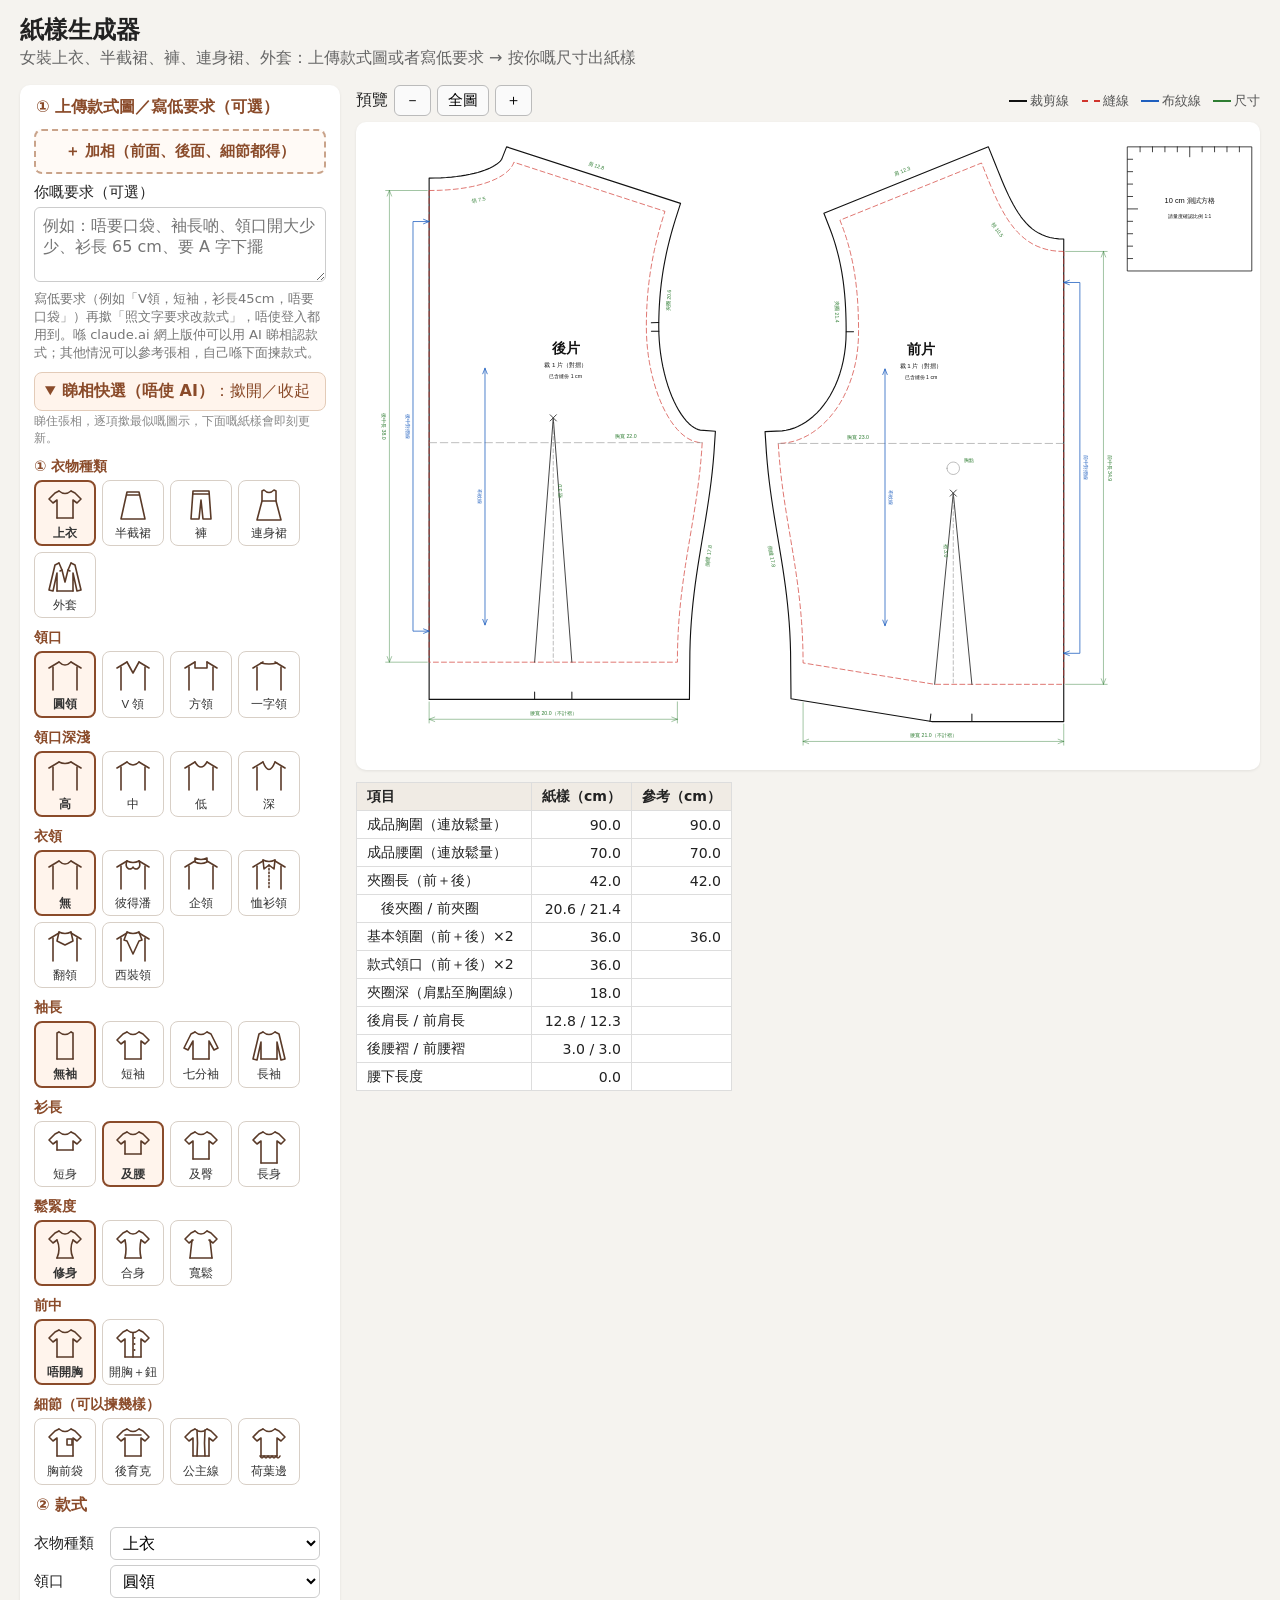
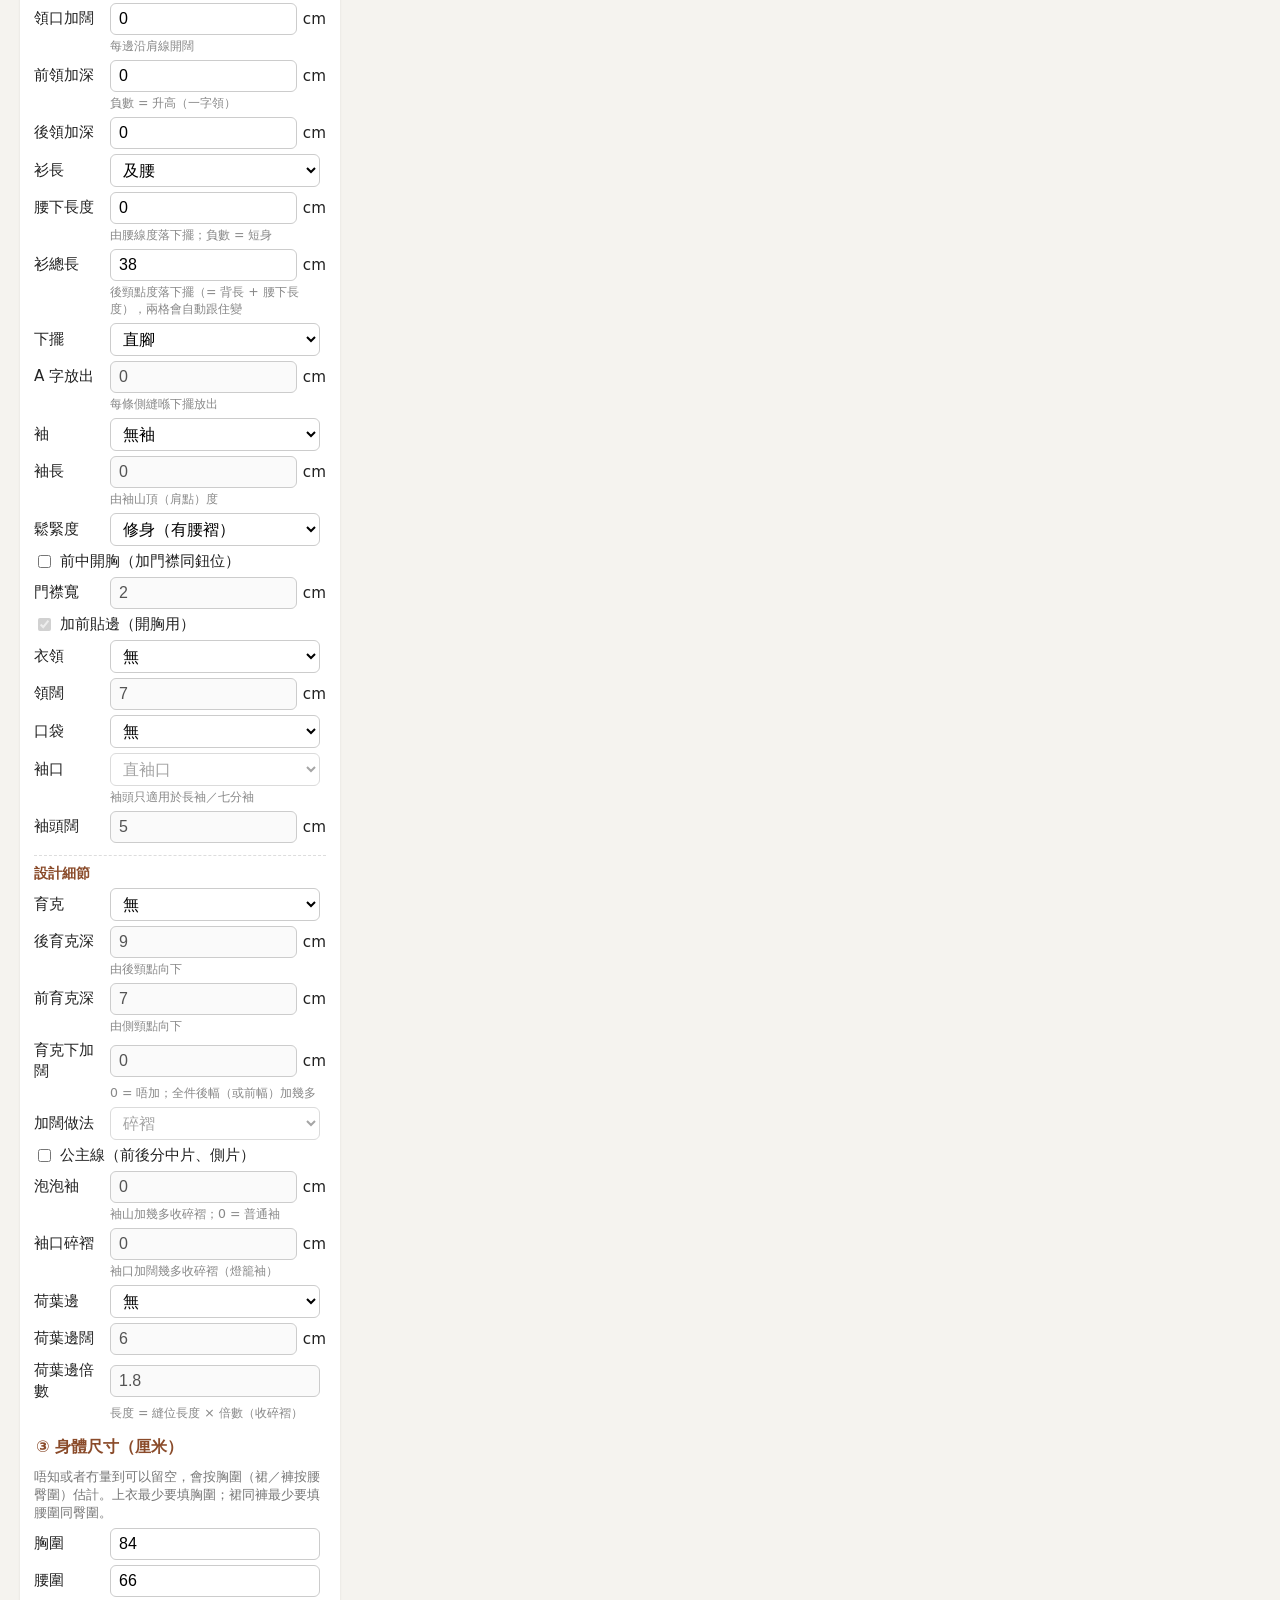
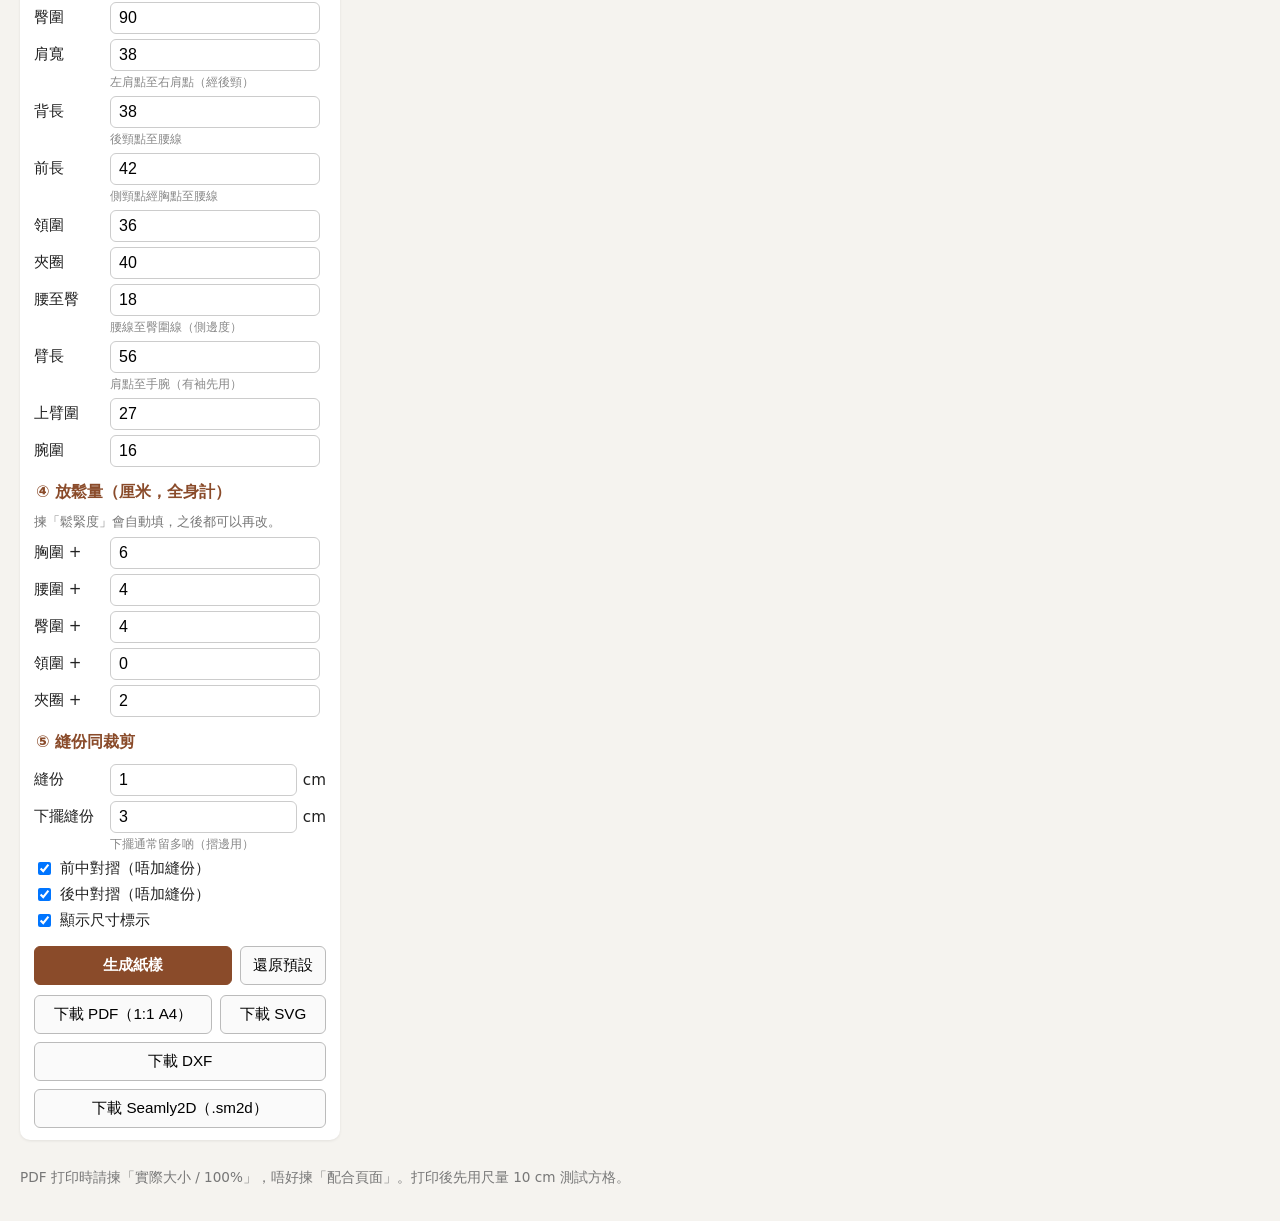
==== index.html @ d0c6255c "Allow blank body measurements and estimate them from bust or waist/hip Co-Authored-By: Claude Opus 5" ====
<!DOCTYPE html>
<html lang="zh-Hant">
<head>
  <meta charset="UTF-8">
  <meta name="viewport" content="width=device-width, initial-scale=1">
  <title>紙樣生成器 — 女裝衫、裙、褲、連身裙、外套</title>
  <link rel="stylesheet" href="css/style.css">
  <link rel="manifest" href="manifest.webmanifest">
  <link rel="apple-touch-icon" href="icons/apple-touch-icon.png">
  <meta name="theme-color" content="#8a4b2a">
  <meta name="apple-mobile-web-app-capable" content="yes">
  <meta name="mobile-web-app-capable" content="yes">
  <meta name="apple-mobile-web-app-title" content="紙樣">
</head>
<body>
  <header>
    <h1>紙樣生成器</h1>
    <p class="sub">女裝上衣、半截裙、褲、連身裙、外套：上傳款式圖或者寫低要求 → 按你嘅尺寸出紙樣</p>
  </header>

  <main>
    <form id="form" class="panel" autocomplete="off">
      <fieldset class="upload">
        <legend>① 上傳款式圖／寫低要求（可選）</legend>
        <label class="file-btn">
          <input type="file" id="styleImage" accept="image/*" multiple>
          <span id="fileBtnText">＋ 加相（前面、後面、細節都得）</span>
        </label>
        <div id="thumbs"></div>
        <label class="req">你嘅要求（可選）
          <textarea id="request" rows="3" maxlength="600" placeholder="例如：唔要口袋、袖長啲、領口開大少少、衫長 65 cm、要 A 字下擺"></textarea>
        </label>
        <button type="button" id="applyReq" hidden>照文字要求改款式（唔使登入）</button>
        <button type="button" id="analyze" hidden>AI 分析款式</button>
        <p id="aiHint" class="hint">寫低要求（例如「V領，短袖，衫長45cm，唔要口袋」）再撳「照文字要求改款式」，唔使登入都用到。喺 claude.ai 網上版仲可以用 AI 睇相認款式；其他情況可以參考張相，自己喺下面揀款式。</p>
        <div id="aiResult"></div>
        <div id="quickPick" class="quick"></div>
      </fieldset>

      <fieldset>
        <legend>② 款式</legend>
        <label>衣物種類
          <select name="garment">
            <option value="top">上衣</option>
            <option value="skirt">半截裙</option>
            <option value="trousers">褲</option>
            <option value="dress">連身裙</option>
            <option value="jacket">外套（西裝）</option>
          </select></label>
        <label class="only-dress">連身裙款
          <select name="dressType">
            <option value="waist">有腰線（上身＋裙）</option>
            <option value="shift">無腰線（一件過）</option>
          </select></label>
        <label class="only-trousers">褲型
          <select name="trouserShape">
            <option value="straight">直腳褲</option>
            <option value="slim">窄腳褲</option>
            <option value="wide">闊腳褲</option>
          </select></label>
        <label class="only-trousers">褲長
          <select name="trouserLenPreset">
            <option value="shorts">短褲</option>
            <option value="capri">七分褲</option>
            <option value="ankle">九分褲</option>
            <option value="full" selected>長褲</option>
            <option value="custom">自訂</option>
          </select></label>
        <label class="only-trousers">褲長（腰下） <input type="number" name="trouserLen" step="0.5" min="30" max="120" value="96"> <span>cm</span>
          <small>由腰線度落褲腳（唔計腰頭）</small></label>
        <label class="only-trousers">腰
          <select name="trouserWaist">
            <option value="zip">前拉鏈（門襟）＋腰頭</option>
            <option value="side">側拉鏈＋腰頭</option>
            <option value="elastic">鬆緊帶腰</option>
          </select></label>
        <label class="only-skirt only-dress">裙型
          <select name="skirtShape">
            <option value="straight">直身裙</option>
            <option value="pencil">窄身（鉛筆）裙</option>
            <option value="aline">A 字裙</option>
            <option value="gathered">碎褶裙</option>
            <option value="pleated">百褶裙（順褶）</option>
            <option value="halfcircle">半圓裙</option>
            <option value="circle">全圓裙（太陽裙）</option>
          </select></label>
        <label class="only-skirt only-dress">碎褶倍數 <input type="number" name="skirtRatio" step="0.1" min="1.2" max="3" value="1.6">
          <small>碎褶裙：布闊 = 臀圍 × 倍數</small></label>
        <label class="only-skirt only-dress">裙長
          <select name="skirtLenPreset">
            <option value="mini">短裙（大髀中）</option>
            <option value="knee" selected>及膝</option>
            <option value="midi">中長（小腿）</option>
            <option value="long">長裙（腳踭）</option>
            <option value="custom">自訂</option>
          </select></label>
        <label class="only-skirt only-dress">裙長（腰下） <input type="number" name="skirtLen" step="0.5" min="25" max="120" value="58"> <span>cm</span>
          <small>由腰線度落下擺（唔計腰頭）</small></label>
        <label class="only-skirt only-dress">A 字放出 <input type="number" name="skirtFlare" step="0.5" min="1" max="40" value="6"> <span>cm</span>
          <small>每條側縫喺下擺放出</small></label>
        <label class="only-skirt only-dress">開衩
          <select name="slit">
            <option value="none">無</option>
            <option value="back">後中</option>
            <option value="front">前中</option>
            <option value="side">側邊</option>
          </select></label>
        <label class="only-skirt only-dress">開衩長 <input type="number" name="slitLen" step="0.5" min="5" max="60" value="18"> <span>cm</span></label>
        <label class="only-skirt only-dress">腰／開口
          <select name="zip">
            <option value="back">後中拉鏈＋腰頭</option>
            <option value="side">側拉鏈＋腰頭</option>
            <option value="halfElastic">前平後橡筋（冇拉鏈）</option>
            <option value="elastic">全橡筋（冇拉鏈）</option>
          </select>
          <small>連身裙只用拉鏈</small></label>
        <label class="only-skirt only-trousers">腰頭闊 <input type="number" name="bandW" step="0.5" min="2" max="8" value="3"> <span>cm</span></label>
        <label class="only-top only-dress">領口
          <select name="neckline">
            <option value="round">圓領</option>
            <option value="v">V 領</option>
            <option value="square">方領</option>
            <option value="boat">一字領</option>
          </select></label>
        <label class="only-top only-dress">領口加闊 <input type="number" name="neckWiden" step="0.5" min="0" max="10" value="0"> <span>cm</span>
          <small>每邊沿肩線開闊</small></label>
        <label class="only-top only-dress">前領加深 <input type="number" name="neckDropF" step="0.5" min="-5" max="25" value="0"> <span>cm</span>
          <small>負數 = 升高（一字領）</small></label>
        <label class="only-top only-dress">後領加深 <input type="number" name="neckDropB" step="0.5" min="0" max="20" value="0"> <span>cm</span></label>
        <label class="only-top">衫長
          <select name="lengthPreset">
            <option value="cropped">短身（腰上）</option>
            <option value="waist" selected>及腰</option>
            <option value="hip">及臀</option>
            <option value="tunic">長身（大髀）</option>
            <option value="dress">連身裙（膝）</option>
            <option value="custom">自訂</option>
          </select></label>
        <label class="only-top">腰下長度 <input type="number" name="hemLen" step="0.5" min="-15" max="90" value="0"> <span>cm</span>
          <small>由腰線度落下擺；負數 = 短身</small></label>
        <label class="only-top">衫總長 <input type="number" name="totalLen" step="0.5" min="15" max="140" value="38"> <span>cm</span>
          <small>後頸點度落下擺（= 背長 + 腰下長度），兩格會自動跟住變</small></label>
        <label class="only-top">下擺
          <select name="hemShape">
            <option value="straight">直腳</option>
            <option value="aline">A 字</option>
          </select></label>
        <label class="only-top">A 字放出 <input type="number" name="flare" step="0.5" min="0" max="30" value="0"> <span>cm</span>
          <small>每條側縫喺下擺放出</small></label>
        <label class="only-top only-dress">袖
          <select name="sleeve">
            <option value="none">無袖</option>
            <option value="short">短袖</option>
            <option value="elbow">七分袖</option>
            <option value="long">長袖</option>
          </select></label>
        <label class="only-top only-dress">袖長 <input type="number" name="sleeveLen" step="0.5" min="0" max="80" value="0"> <span>cm</span>
          <small>由袖山頂（肩點）度</small></label>
        <label class="only-top only-dress">鬆緊度
          <select name="fit">
            <option value="fitted">修身（有腰褶）</option>
            <option value="regular">合身</option>
            <option value="loose">寬鬆（無褶）</option>
            <option value="jacket">外套（加大放鬆量）</option>
          </select></label>
        <label class="chk only-top only-dress"><input type="checkbox" name="opening"> 前中開胸（加門襟同鈕位）</label>
        <label class="only-top only-dress">門襟寬 <input type="number" name="ext" step="0.5" min="0.5" max="6" value="2"> <span>cm</span></label>
        <label class="chk only-top only-dress"><input type="checkbox" name="facing" checked> 加前貼邊（開胸用）</label>
        <label class="only-top only-dress">衣領
          <select name="collar">
            <option value="none">無</option>
            <option value="peterpan">彼得潘圓領</option>
            <option value="mandarin">企領（中式立領）</option>
            <option value="shirt">恤衫領（有領座）</option>
            <option value="convertible">翻領（一片）</option>
            <option value="notched">西裝領（平駁頭）</option>
          </select></label>
        <label class="only-top only-dress">領闊 <input type="number" name="collarW" step="0.5" min="3" max="15" value="7"> <span>cm</span></label>
        <label class="only-top only-dress">口袋
          <select name="pocket">
            <option value="none">無</option>
            <option value="left">左胸貼袋</option>
            <option value="right">右胸貼袋</option>
            <option value="both">兩邊胸貼袋</option>
          </select></label>
        <label class="only-top only-dress">袖口
          <select name="cuff">
            <option value="none">直袖口</option>
            <option value="band">袖頭（收褶＋袖衩）</option>
          </select>
          <small>袖頭只適用於長袖／七分袖</small></label>
        <label class="only-top only-dress">袖頭闊 <input type="number" name="cuffH" step="0.5" min="2" max="12" value="5"> <span>cm</span></label>
        <p class="sub2 only-top only-dress">設計細節</p>
        <label class="only-top only-dress">育克
          <select name="yoke">
            <option value="none">無</option>
            <option value="back">後育克</option>
            <option value="front">前育克</option>
            <option value="both">前後育克</option>
          </select></label>
        <label class="only-top only-dress">後育克深 <input type="number" name="yokeDepthB" step="0.5" min="3" max="25" value="9"> <span>cm</span>
          <small>由後頸點向下</small></label>
        <label class="only-top only-dress">前育克深 <input type="number" name="yokeDepthF" step="0.5" min="3" max="20" value="7"> <span>cm</span>
          <small>由側頸點向下</small></label>
        <label class="only-top only-dress">育克下加闊 <input type="number" name="yokeFull" step="0.5" min="0" max="40" value="0"> <span>cm</span>
          <small>0 = 唔加；全件後幅（或前幅）加幾多</small></label>
        <label class="only-top only-dress">加闊做法
          <select name="yokeFullType">
            <option value="gather">碎褶</option>
            <option value="pleat">中間褶（工字褶）</option>
          </select></label>
        <label class="chk only-top only-dress"><input type="checkbox" name="princess"> 公主線（前後分中片、側片）</label>
        <label class="only-top only-dress">泡泡袖 <input type="number" name="sleevePuff" step="0.5" min="0" max="20" value="0"> <span>cm</span>
          <small>袖山加幾多收碎褶；0 = 普通袖</small></label>
        <label class="only-top only-dress">袖口碎褶 <input type="number" name="sleeveGather" step="0.5" min="0" max="40" value="0"> <span>cm</span>
          <small>袖口加闊幾多收碎褶（燈籠袖）</small></label>
        <label class="only-top only-dress">荷葉邊
          <select name="ruffle">
            <option value="none">無</option>
            <option value="hem">下擺</option>
            <option value="sleeve">袖口</option>
            <option value="neck">領口</option>
          </select></label>
        <label class="only-top only-dress">荷葉邊闊 <input type="number" name="ruffleW" step="0.5" min="2" max="30" value="6"> <span>cm</span></label>
        <label class="only-top only-dress">荷葉邊倍數 <input type="number" name="ruffleRatio" step="0.1" min="1" max="3" value="1.8">
          <small>長度 = 縫位長度 × 倍數（收碎褶）</small></label>
      </fieldset>

      <fieldset>
        <legend>③ 身體尺寸（厘米）</legend>
        <p class="hint">唔知或者冇量到可以留空，會按胸圍（裙／褲按腰臀圍）估計。上衣最少要填胸圍；裙同褲最少要填腰圍同臀圍。</p>
        <label class="only-top only-dress">胸圍 <input type="number" name="bust" step="0.1" min="60" max="160" value="84"></label>
        <label>腰圍 <input type="number" name="waist" step="0.1" min="45" max="150" value="66"></label>
        <label>臀圍 <input type="number" name="hip" step="0.1" min="60" max="170" value="90"></label>
        <label class="only-top only-dress">肩寬 <input type="number" name="shoulder" step="0.1" min="28" max="55" value="38">
          <small>左肩點至右肩點（經後頸）</small></label>
        <label class="only-top only-dress">背長 <input type="number" name="backLen" step="0.1" min="30" max="50" value="38">
          <small>後頸點至腰線</small></label>
        <label class="only-top only-dress">前長 <input type="number" name="frontLen" step="0.1" min="30" max="60" value="42">
          <small>側頸點經胸點至腰線</small></label>
        <label class="only-top only-dress">領圍 <input type="number" name="neck" step="0.1" min="28" max="50" value="36"></label>
        <label class="only-top only-dress">夾圈 <input type="number" name="armhole" step="0.1" min="30" max="60" value="40"></label>
        <label class="only-trousers">股上 <input type="number" name="crotchDepth" step="0.1" min="18" max="40" value="26">
          <small>腰線至櫈面（坐低度側邊）</small></label>
        <label class="only-trousers">褲長尺寸 <input type="number" name="outseam" step="0.1" min="60" max="130" value="96">
          <small>腰線至腳踭（側邊）</small></label>
        <label>腰至臀 <input type="number" name="waistToHip" step="0.1" min="10" max="30" value="18">
          <small>腰線至臀圍線（側邊度）</small></label>
        <label class="only-top only-dress">臂長 <input type="number" name="armLen" step="0.1" min="40" max="75" value="56">
          <small>肩點至手腕（有袖先用）</small></label>
        <label class="only-top only-dress">上臂圍 <input type="number" name="upperArm" step="0.1" min="18" max="50" value="27"></label>
        <label class="only-top only-dress">腕圍 <input type="number" name="wrist" step="0.1" min="12" max="25" value="16"></label>
      </fieldset>

      <fieldset>
        <legend>④ 放鬆量（厘米，全身計）</legend>
        <p class="hint">揀「鬆緊度」會自動填，之後都可以再改。</p>
        <label class="only-top only-dress">胸圍 + <input type="number" name="easeBust" step="0.5" min="0" max="40" value="6"></label>
        <label>腰圍 + <input type="number" name="easeWaist" step="0.5" min="0" max="40" value="4"></label>
        <label>臀圍 + <input type="number" name="easeHip" step="0.5" min="0" max="40" value="4"></label>
        <label class="only-top only-dress">領圍 + <input type="number" name="easeNeck" step="0.5" min="0" max="10" value="0"></label>
        <label class="only-top only-dress">夾圈 + <input type="number" name="easeArmhole" step="0.5" min="0" max="10" value="2"></label>
      </fieldset>

      <fieldset>
        <legend>⑤ 縫份同裁剪</legend>
        <label>縫份 <input type="number" name="sa" step="0.1" min="0" max="5" value="1"> <span>cm</span></label>
        <label>下擺縫份 <input type="number" name="hemSa" step="0.5" min="0" max="8" value="3"> <span>cm</span>
          <small>下擺通常留多啲（摺邊用）</small></label>
        <label class="chk only-top only-dress"><input type="checkbox" name="cfFold" checked> 前中對摺（唔加縫份）</label>
        <label class="chk only-top only-dress"><input type="checkbox" name="cbFold" checked> 後中對摺（唔加縫份）</label>
        <label class="chk"><input type="checkbox" name="dims" checked> 顯示尺寸標示</label>
      </fieldset>

      <div class="buttons">
        <button type="submit" class="primary">生成紙樣</button>
        <button type="button" id="reset">還原預設</button>
      </div>
      <div class="buttons downloads">
        <button type="button" id="dlPdf" disabled>下載 PDF（1:1 A4）</button>
        <button type="button" id="dlSvg" disabled>下載 SVG</button>
        <button type="button" id="dlDxf" disabled>下載 DXF</button>
        <button type="button" id="dlSeamly" disabled>下載 Seamly2D（.sm2d）</button>
      </div>
      <div id="warnings"></div>
    </form>

    <section class="preview-wrap">
      <div class="toolbar">
        <span>預覽</span>
        <button type="button" id="zoomOut" title="縮細">－</button>
        <button type="button" id="zoomFit">全圖</button>
        <button type="button" id="zoomIn" title="放大">＋</button>
        <span class="legend">
          <i class="l-cut"></i>裁剪線 <i class="l-seam"></i>縫線 <i class="l-grain"></i>布紋線 <i class="l-dim"></i>尺寸
        </span>
      </div>
      <div id="preview" class="preview"><p class="empty">輸入尺寸之後按「生成紙樣」。</p></div>
      <div id="info"></div>
    </section>
  </main>

  <footer>
    <p>PDF 打印時請揀「實際大小 / 100%」，唔好揀「配合頁面」。打印後先用尺量 10 cm 測試方格。</p>
  </footer>

  <script src="js/geom.js"></script>
  <script src="js/draft.js"></script>
  <script src="js/draft-skirt.js"></script>
  <script src="js/draft-trousers.js"></script>
  <script src="js/modify.js"></script>
  <script src="js/layout.js"></script>
  <script src="js/export-svg.js"></script>
  <script src="js/export-dxf.js"></script>
  <script src="js/export-pdf.js"></script>
  <script src="js/export-seamly.js"></script>
  <script src="js/parse-request.js"></script>
  <script src="js/app.js"></script>
  <script src="js/quickpick.js"></script>
  <script>
    // 網頁 App：有 https 網址（例如 GitHub Pages）先啟用離線功能
    if ('serviceWorker' in navigator && (location.protocol === 'https:' || location.hostname === 'localhost') && !window.claude) {
      try { navigator.serviceWorker.register('sw.js').catch(function () {}); } catch (e) { /* 唔支援 */ }
    }
  </script>
</body>
</html>
---- css/style.css ----
* { box-sizing: border-box; }
body {
  margin: 0;
  font-family: "Noto Sans TC", "PingFang TC", "Microsoft JhengHei", system-ui, sans-serif;
  color: #222;
  background: #f5f3ef;
}
header { padding: 14px 20px 6px; }
header h1 { margin: 0; font-size: 1.5rem; }
header .sub { margin: 2px 0 0; color: #666; }
main {
  display: grid;
  grid-template-columns: 320px 1fr;
  gap: 16px;
  padding: 10px 20px;
  align-items: start;
}
.panel {
  background: #fff;
  border-radius: 10px;
  padding: 12px 14px;
  box-shadow: 0 1px 3px rgba(0,0,0,.08);
}
fieldset { border: none; margin: 0 0 10px; padding: 0; }
legend { font-weight: bold; margin-bottom: 6px; color: #8a4b2a; }
label {
  display: grid;
  grid-template-columns: 70px 1fr auto;
  align-items: center;
  gap: 6px;
  margin: 5px 0;
  font-size: .95rem;
}
label small { grid-column: 2 / 4; color: #888; font-size: .78rem; margin-top: -3px; }
label.chk { display: flex; gap: 6px; }
input[type=number] {
  width: 100%;
  padding: 6px 8px;
  font-size: 1rem;
  border: 1px solid #ccc;
  border-radius: 6px;
}
input:invalid { border-color: #d0342c; }
.buttons { display: flex; flex-wrap: wrap; gap: 8px; margin-top: 10px; }
button {
  padding: 8px 12px;
  font-size: .95rem;
  border: 1px solid #bbb;
  background: #fafafa;
  border-radius: 6px;
  cursor: pointer;
}
button:disabled { opacity: .45; cursor: default; }
button.primary { background: #8a4b2a; color: #fff; border-color: #8a4b2a; font-weight: bold; flex: 1; }
.downloads button { flex: 1 1 auto; }
#warnings .warn {
  margin-top: 10px; padding: 8px 10px; background: #fff4e5; border-left: 4px solid #f0a020;
  font-size: .88rem; border-radius: 4px;
}
.preview-wrap { min-width: 0; }
.toolbar { display: flex; align-items: center; gap: 6px; margin-bottom: 6px; flex-wrap: wrap; }
.toolbar button { padding: 4px 10px; }
.legend { margin-left: auto; font-size: .82rem; color: #555; }
.legend i { display: inline-block; width: 18px; height: 0; vertical-align: middle; margin: 0 3px 0 8px; border-top: 2px solid; }
.l-cut { border-color: #111 !important; }
.l-seam { border-color: #d0342c !important; border-top-style: dashed !important; }
.l-grain { border-color: #1f5fbf !important; }
.l-dim { border-color: #2e7d32 !important; }
.preview {
  background: #fff;
  border-radius: 10px;
  box-shadow: 0 1px 3px rgba(0,0,0,.08);
  overflow: auto;
  max-height: 72vh;
  min-height: 200px;
}
.preview svg { display: block; margin: 0 auto; }
.preview .empty { padding: 40px; color: #999; text-align: center; }
#info table { border-collapse: collapse; margin-top: 12px; background: #fff; font-size: .88rem; }
#info th, #info td { border: 1px solid #ddd; padding: 4px 10px; text-align: left; }
#info th { background: #f0ebe4; }
#info td.num { text-align: right; font-variant-numeric: tabular-nums; }
footer { padding: 6px 20px 20px; color: #777; font-size: .85rem; }

@media (max-width: 800px) {
  main { grid-template-columns: 1fr; padding: 8px; }
  .preview { max-height: 60vh; }
  .legend { margin-left: 0; }
}

select { width: 100%; padding: 6px 8px; font-size: 1rem; border: 1px solid #ccc; border-radius: 6px; background: #fff; }
.hint { color: #777; font-size: .82rem; margin: 4px 0 6px; }
.file-btn { display: block; cursor: pointer; }
.file-btn input { display: none; }
.file-btn span {
  display: block; text-align: center; padding: 10px; border: 2px dashed #c9a38a; border-radius: 8px;
  color: #8a4b2a; font-weight: bold; background: #fffaf6;
}
#thumbs { display: grid; grid-template-columns: repeat(auto-fill, minmax(88px, 1fr)); gap: 8px; margin: 8px 0; }
#thumbs:empty { display: none; }
.thumb { position: relative; background: #fafafa; border: 1px solid #ddd; border-radius: 6px; padding: 4px; }
.thumb img { width: 100%; height: 96px; object-fit: contain; display: block; }
.thumb select { margin-top: 4px; padding: 3px 4px; font-size: .85rem; }
.thumb .rm {
  position: absolute; top: 2px; right: 2px; width: 24px; height: 24px; padding: 0; line-height: 22px;
  border-radius: 50%; background: rgba(0,0,0,.6); color: #fff; border: none; font-size: 14px;
}
#analyze { width: 100%; background: #2e5fa8; color: #fff; border-color: #2e5fa8; font-weight: bold; margin-top: 6px; }
#applyReq { width: 100%; background: #8a4b2a; color: #fff; border-color: #8a4b2a; font-weight: bold; }
#aiResult .ai { margin-top: 8px; padding: 8px 10px; background: #eef4ff; border-left: 4px solid #2e5fa8; border-radius: 4px; font-size: .88rem; }
#aiResult .ai.err { background: #fdecea; border-color: #d0342c; }
#aiResult .ai p { margin: 4px 0; }

label.req { display: block; margin: 8px 0; }
label.req textarea {
  display: block; width: 100%; margin-top: 4px; padding: 8px; font-size: 1rem; font-family: inherit;
  border: 1px solid #ccc; border-radius: 6px; resize: vertical;
}

[hidden] { display: none !important; }
.sub2 { margin: 12px 0 4px; font-weight: bold; color: #8a4b2a; font-size: .9rem; border-top: 1px dashed #ddd; padding-top: 8px; }

.quick { margin-top: 10px; }
.quick h4 { margin: 10px 0 4px; font-size: .9rem; color: #8a4b2a; }
.quick .qhead { display: flex; align-items: center; justify-content: space-between; }
.quick .row { display: flex; flex-wrap: wrap; gap: 6px; }
.quick button.chip {
  display: flex; flex-direction: column; align-items: center; gap: 2px; width: 62px; padding: 4px 2px 5px;
  border: 1px solid #d8cfc6; border-radius: 8px; background: #fff; font-size: .72rem; line-height: 1.15; color: #333;
}
.quick button.chip svg { width: 40px; height: 40px; }
.quick button.chip.on { border: 2px solid #8a4b2a; background: #fff4ec; padding: 3px 1px 4px; font-weight: bold; }
.quick .sub { color: #888; font-size: .78rem; margin: 2px 0 0; }
.quick summary { cursor: pointer; padding: 8px 10px; background: #fff4ec; border: 1px solid #e3cbb8; border-radius: 8px; color: #8a4b2a; }
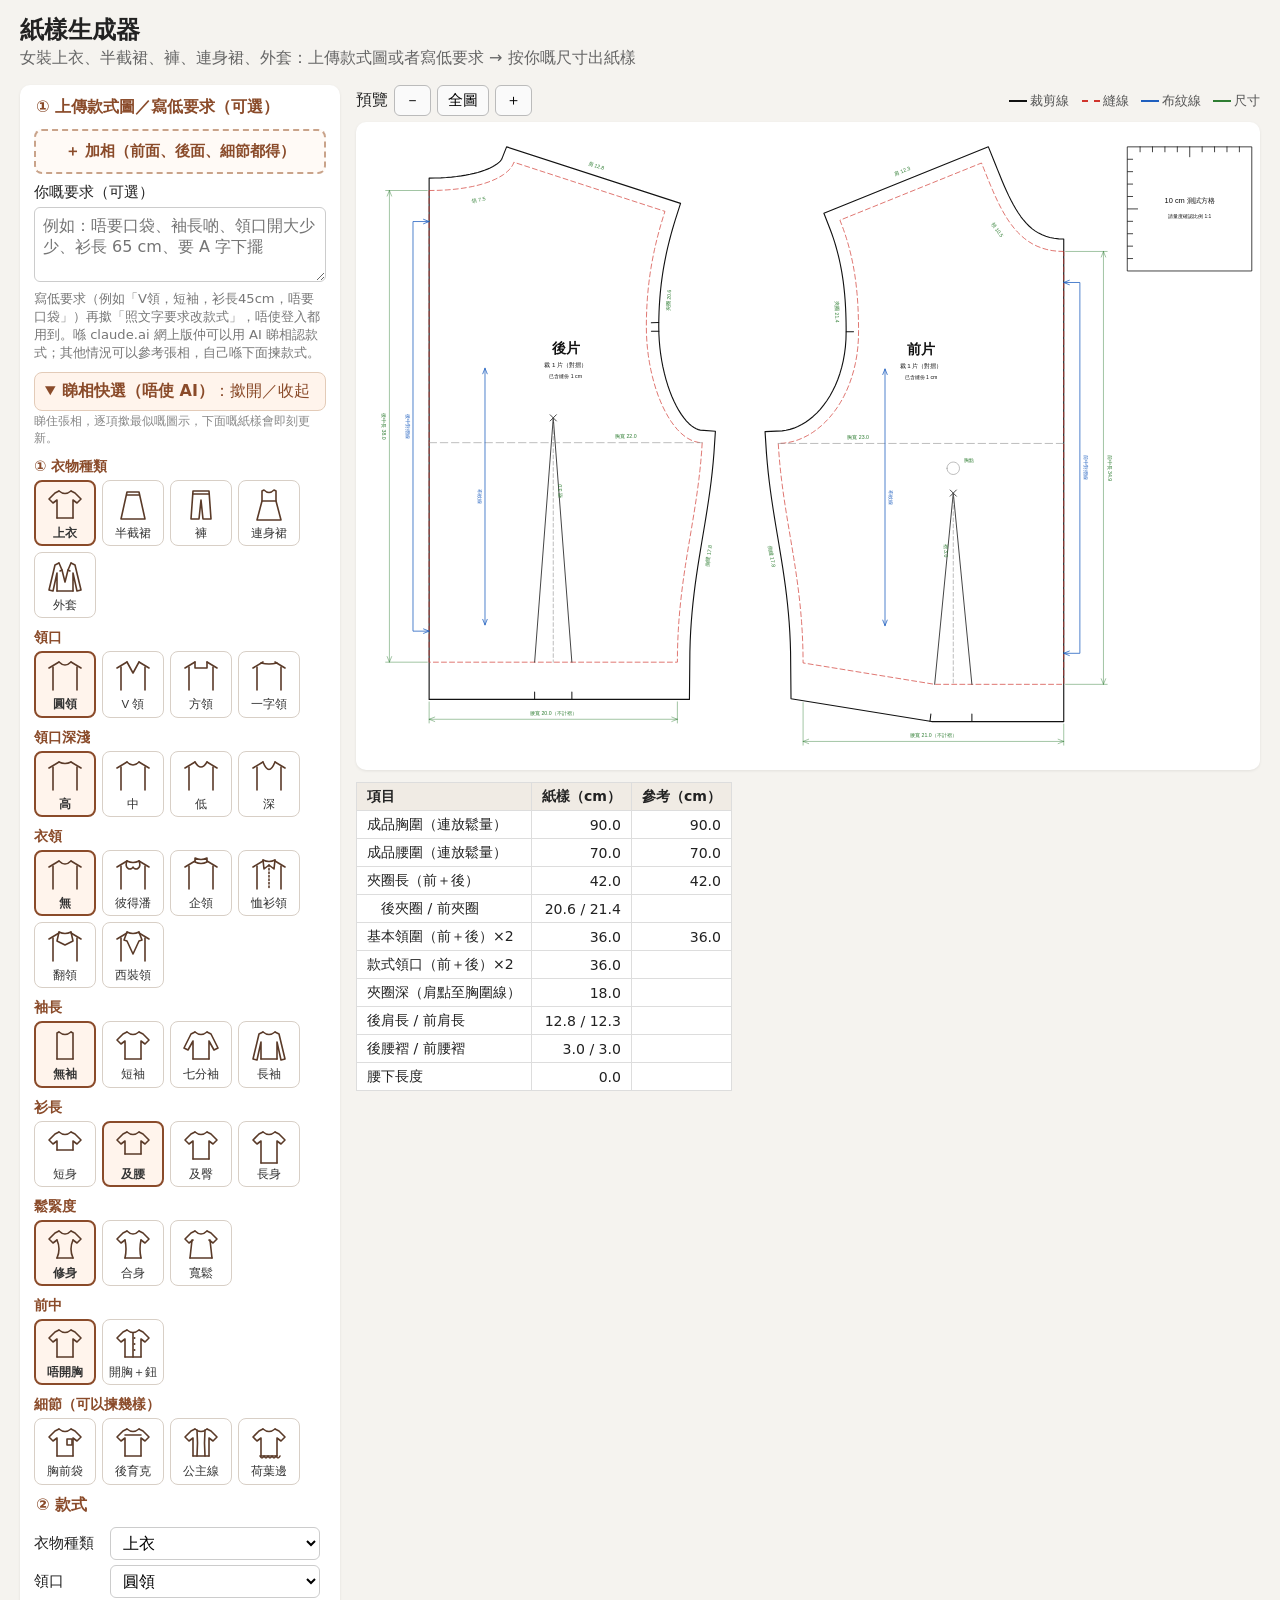
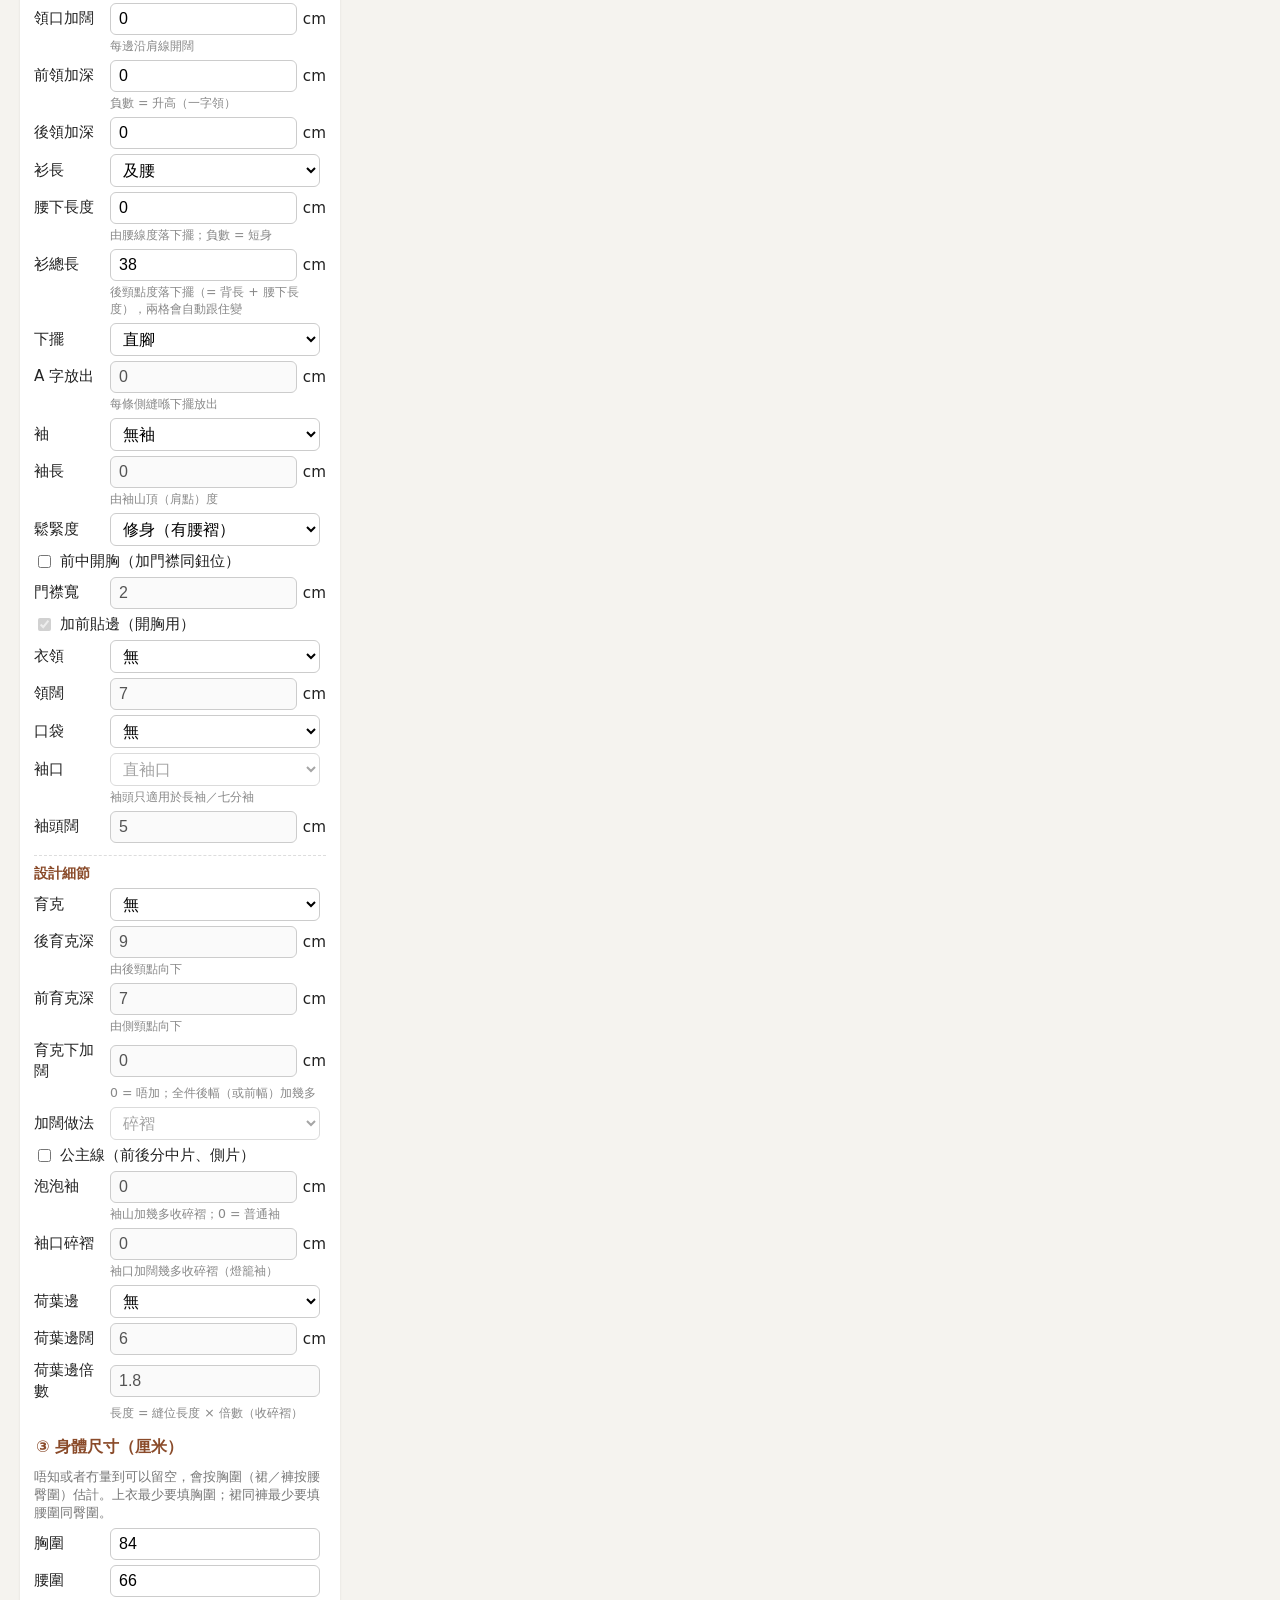
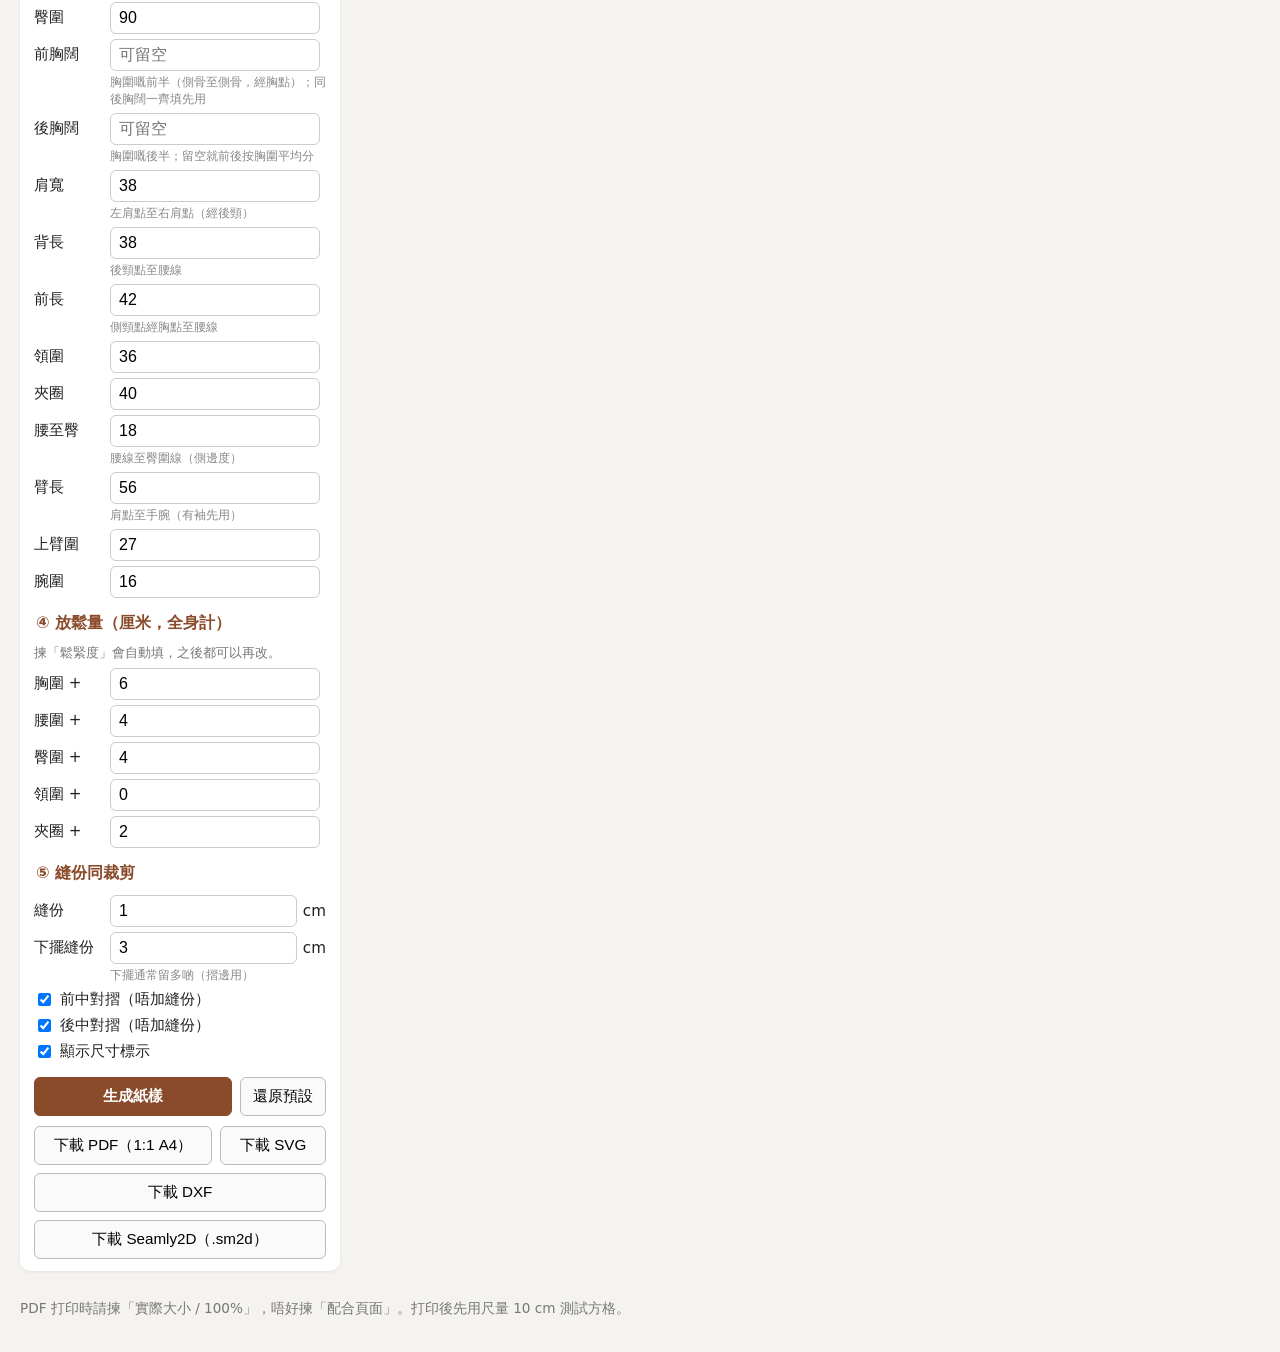
==== commit 837d4032: "Full-option test fixes, front/back bust split, better estimates - Trousers: true back outseam and in" ====
--- a/index.html
+++ b/index.html
@@ -115,6 +115,28 @@
           </select>
           <small>連身裙只用拉鏈</small></label>
         <label class="only-skirt only-trousers">腰頭闊 <input type="number" name="bandW" step="0.5" min="2" max="8" value="3"> <span>cm</span></label>
+        <details class="only-skirt skblock">
+          <summary>裙原型設定（打版數值）</summary>
+          <p class="hint">預設跟小紅書「裙子原型打版」教學。臀圍鬆量用 ④「臀圍＋」（預設 4，即每份 H/4＋1）；腰圍鬆量用「腰圍＋」（預設 2，即每份 W/4＋0.5）。腰臀差分三份：兩道省，一份入側縫。</p>
+          <label>前後片差 <input type="number" name="skFB" step="0.05" min="0" max="3" value="0.5"> <span>cm</span>
+            <small>前片每份加、後片每份減</small></label>
+          <label>側縫起翹 <input type="number" name="skRaise" step="0.05" min="0" max="3" value="1"> <span>cm</span></label>
+          <label>後中落 <input type="number" name="skCbDrop" step="0.05" min="0" max="3" value="0.5"> <span>cm</span></label>
+          <label>前第一道省位 <input type="number" name="skDF1" step="0.05" min="3" max="20" value="8.7"> <span>cm</span>
+            <small>省中心距前中</small></label>
+          <label>前省長 <input type="number" name="skDFLen" step="0.05" min="4" max="20" value="9"> <span>cm</span>
+            <small>兩道省一樣長</small></label>
+          <label>後第一道省位 <input type="number" name="skDB1" step="0.05" min="3" max="20" value="8.85"> <span>cm</span>
+            <small>省中心距後中</small></label>
+          <label>後第一道省長 <input type="number" name="skDB1Len" step="0.05" min="4" max="20" value="12"> <span>cm</span></label>
+          <label>後第二道省長 <input type="number" name="skDB2Len" step="0.05" min="4" max="20" value="10.5"> <span>cm</span></label>
+          <label>省尖偏移 <input type="number" name="skApex" step="0.05" min="0" max="3" value="0.5"> <span>cm</span>
+            <small>第一道省尖向側縫偏；第二道省喺第一道省同側縫中間</small></label>
+          <label>腰頭鬆量 <input type="number" name="skBandEase" step="0.05" min="0" max="6" value="1"> <span>cm</span>
+            <small>腰頭長 = 腰圍 + 呢個數</small></label>
+          <label>腰頭搭門 <input type="number" name="skOver" step="0.05" min="0" max="10" value="3"> <span>cm</span></label>
+        </details>
+
         <label class="only-top only-dress">領口
           <select name="neckline">
             <option value="round">圓領</option>
@@ -232,6 +254,10 @@
         <label class="only-top only-dress">胸圍 <input type="number" name="bust" step="0.1" min="60" max="160" value="84"></label>
         <label>腰圍 <input type="number" name="waist" step="0.1" min="45" max="150" value="66"></label>
         <label>臀圍 <input type="number" name="hip" step="0.1" min="60" max="170" value="90"></label>
+        <label class="only-top only-dress">前胸闊 <input type="number" name="bustF" step="0.1" min="20" max="90" placeholder="可留空">
+          <small>胸圍嘅前半（側骨至側骨，經胸點）；同後胸闊一齊填先用</small></label>
+        <label class="only-top only-dress">後胸闊 <input type="number" name="bustB" step="0.1" min="20" max="90" placeholder="可留空">
+          <small>胸圍嘅後半；留空就前後按胸圍平均分</small></label>
         <label class="only-top only-dress">肩寬 <input type="number" name="shoulder" step="0.1" min="28" max="55" value="38">
           <small>左肩點至右肩點（經後頸）</small></label>
         <label class="only-top only-dress">背長 <input type="number" name="backLen" step="0.1" min="30" max="50" value="38">
--- a/css/style.css
+++ b/css/style.css
@@ -132,3 +132,7 @@
 .quick button.chip.on { border: 2px solid #8a4b2a; background: #fff4ec; padding: 3px 1px 4px; font-weight: bold; }
 .quick .sub { color: #888; font-size: .78rem; margin: 2px 0 0; }
 .quick summary { cursor: pointer; padding: 8px 10px; background: #fff4ec; border: 1px solid #e3cbb8; border-radius: 8px; color: #8a4b2a; }
+
+details.skblock { margin: 8px 0; }
+details.skblock summary { cursor: pointer; padding: 6px 10px; background: #fff4ec; border: 1px solid #e3cbb8; border-radius: 8px; color: #8a4b2a; font-weight: bold; font-size: .9rem; }
+details.skblock[open] summary { margin-bottom: 4px; }
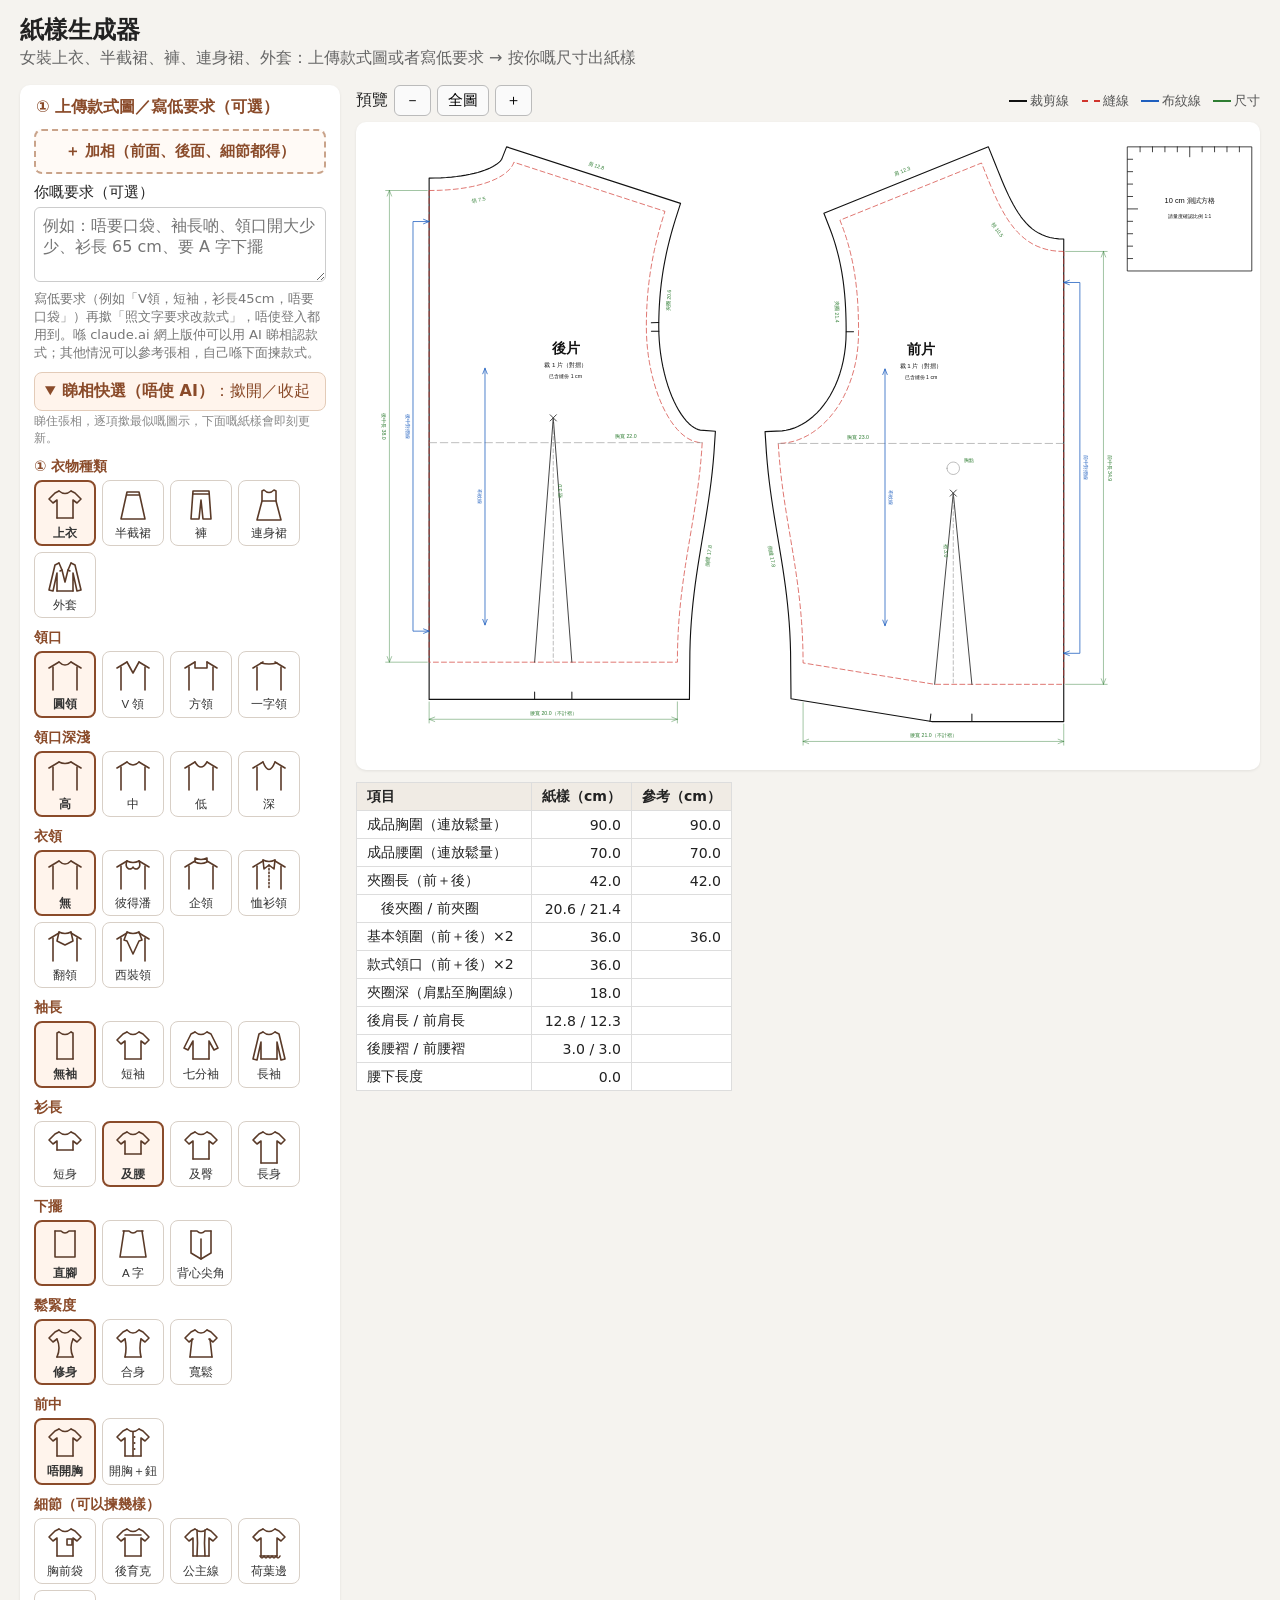
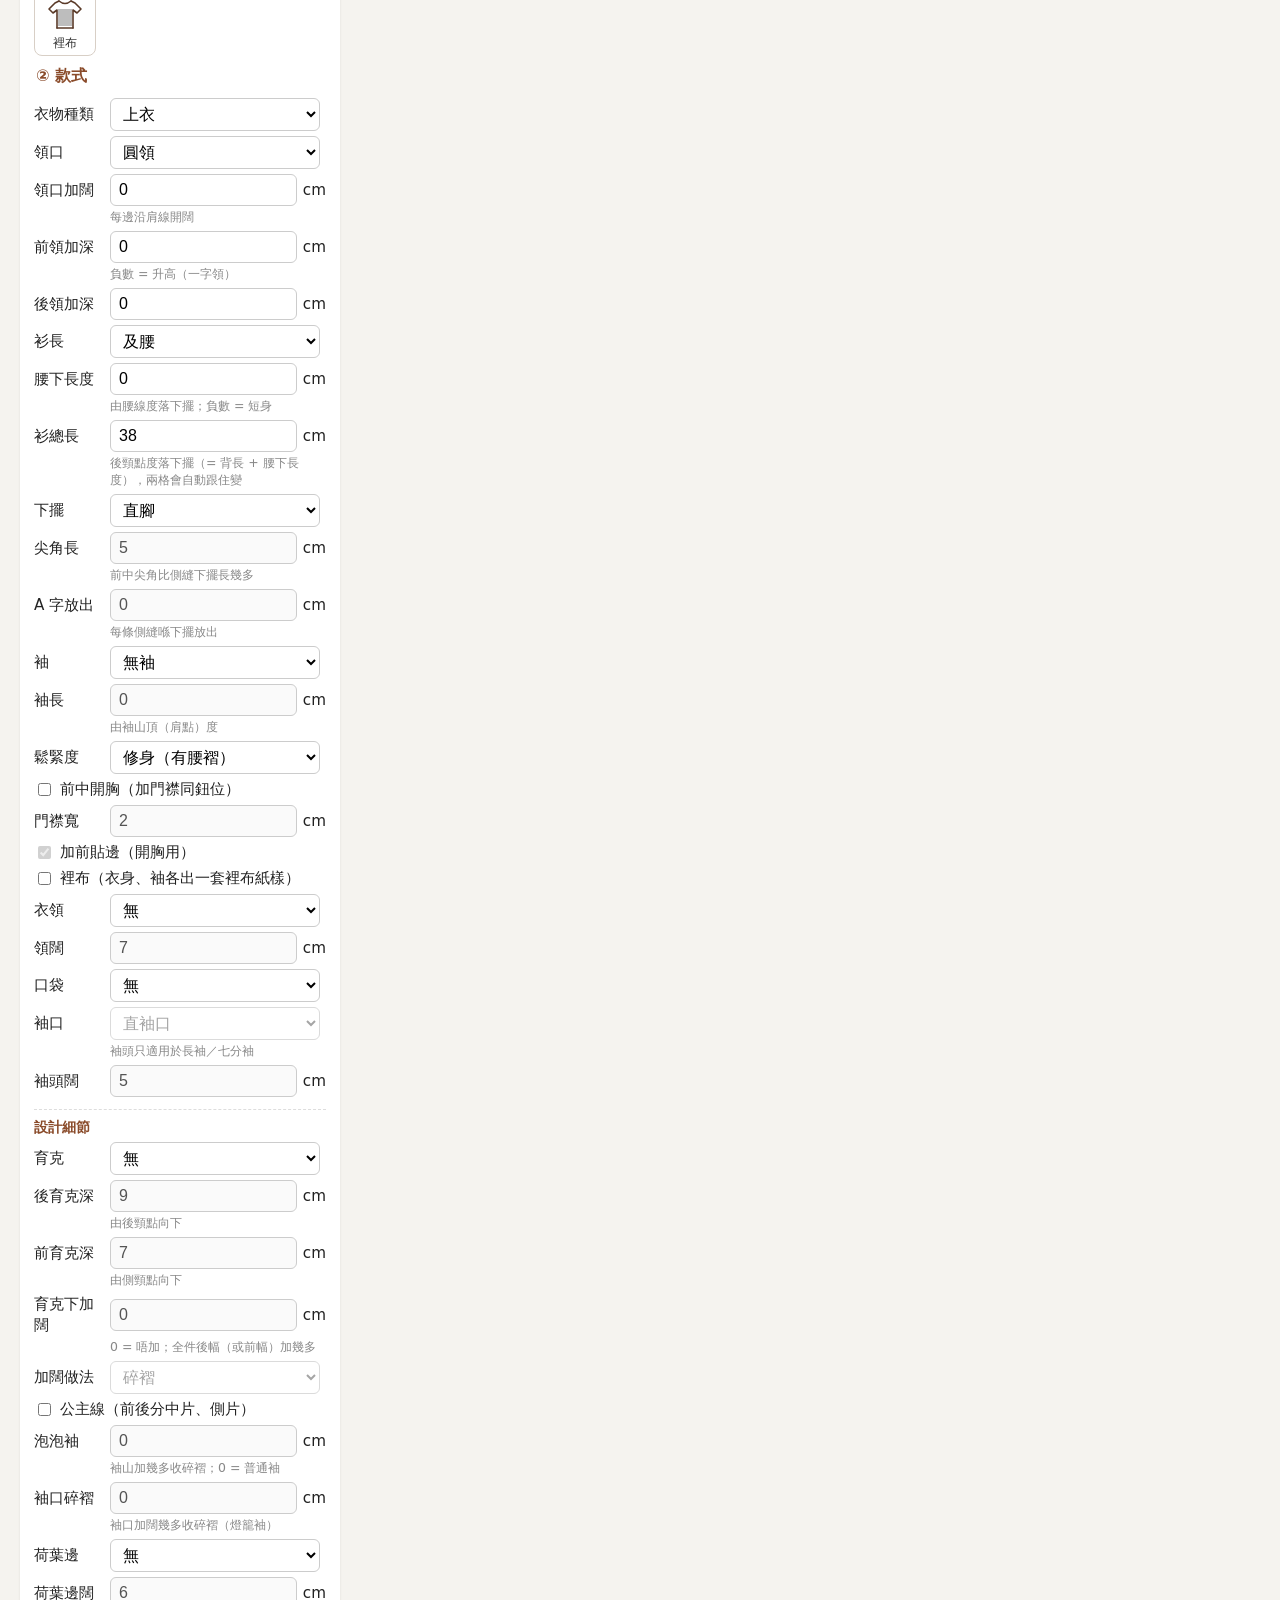
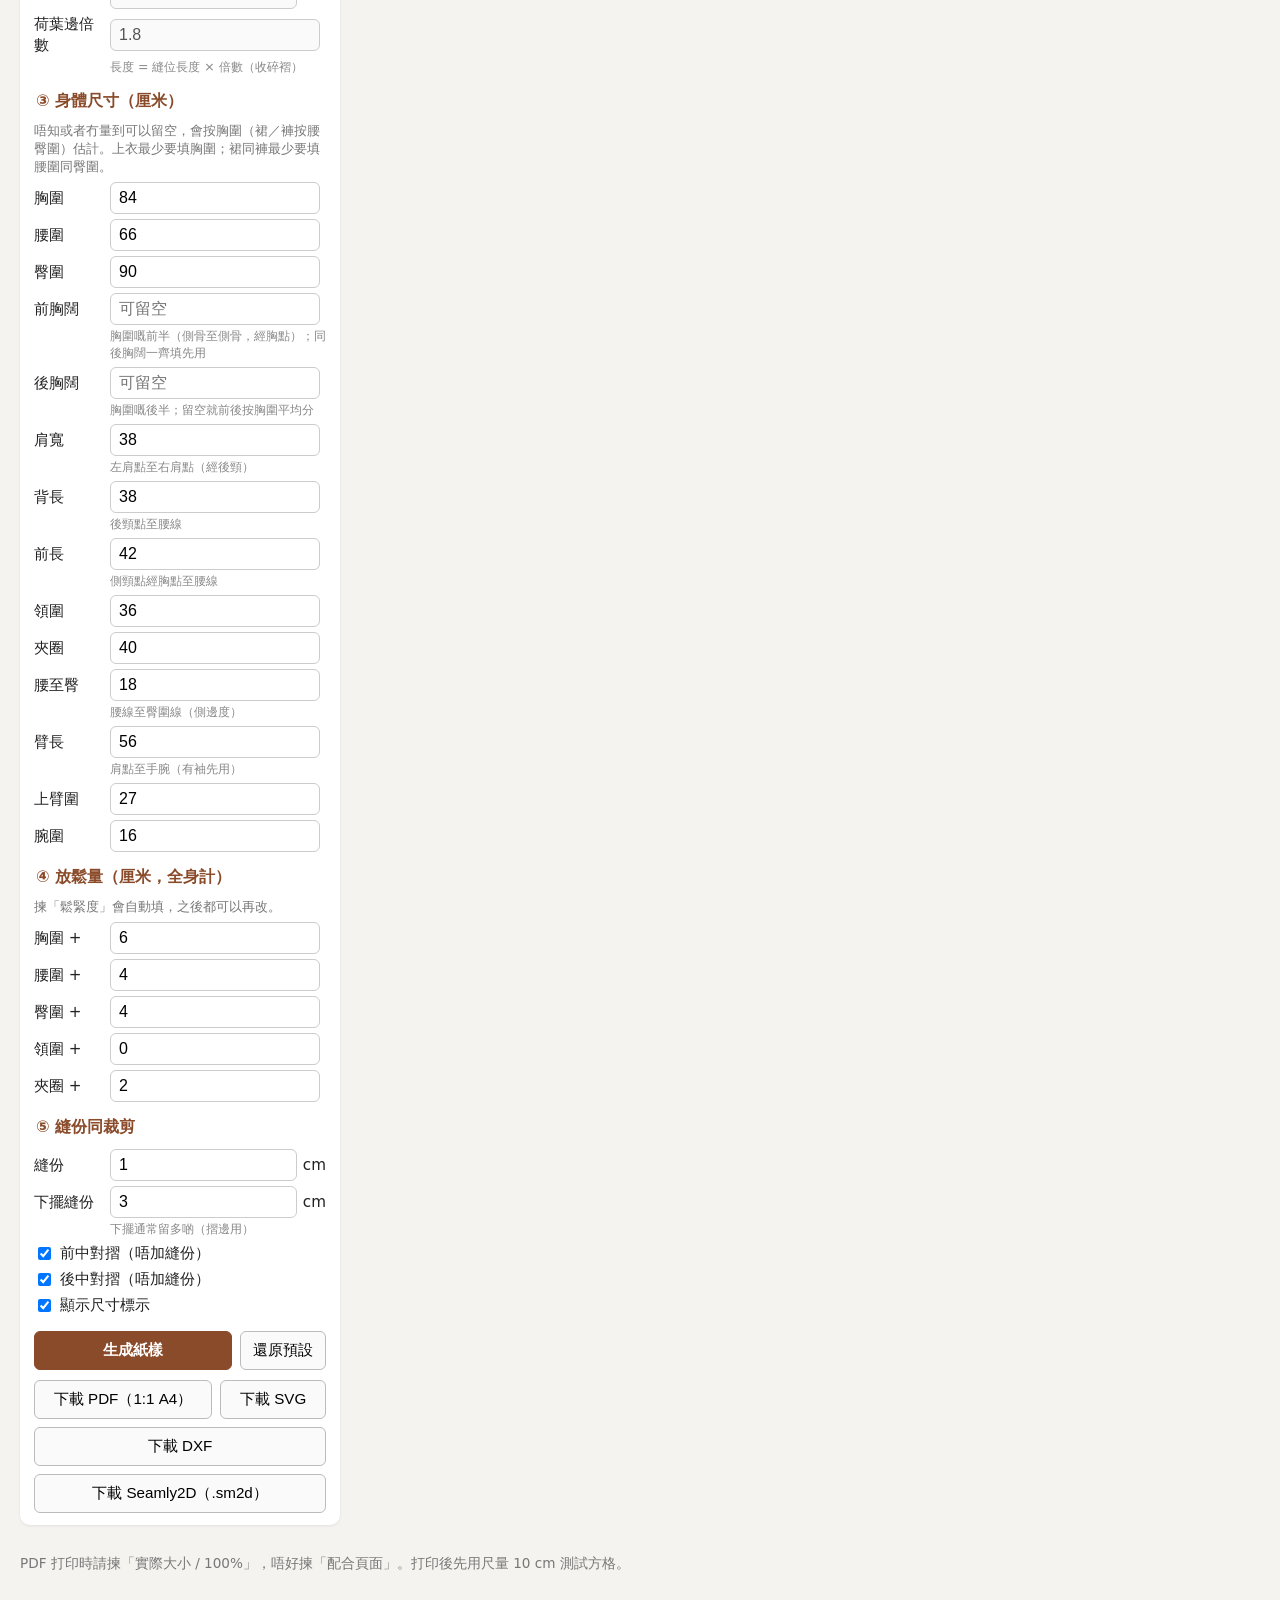
==== commit d3aa3e84: "Add waistcoat pointed hem and lining pieces - Hem shape "vest": front hem slopes from the side seam " ====
--- a/index.html
+++ b/index.html
@@ -166,7 +166,10 @@
           <select name="hemShape">
             <option value="straight">直腳</option>
             <option value="aline">A 字</option>
-          </select></label>
+            <option value="vest">背心尖角（前片）</option>
+          </select></label>
+        <label class="only-top">尖角長 <input type="number" name="vestPoint" step="0.5" min="0" max="15" value="5"> <span>cm</span>
+          <small>前中尖角比側縫下擺長幾多</small></label>
         <label class="only-top">A 字放出 <input type="number" name="flare" step="0.5" min="0" max="30" value="0"> <span>cm</span>
           <small>每條側縫喺下擺放出</small></label>
         <label class="only-top only-dress">袖
@@ -188,6 +191,7 @@
         <label class="chk only-top only-dress"><input type="checkbox" name="opening"> 前中開胸（加門襟同鈕位）</label>
         <label class="only-top only-dress">門襟寬 <input type="number" name="ext" step="0.5" min="0.5" max="6" value="2"> <span>cm</span></label>
         <label class="chk only-top only-dress"><input type="checkbox" name="facing" checked> 加前貼邊（開胸用）</label>
+        <label class="chk only-top"><input type="checkbox" name="lining"> 裡布（衣身、袖各出一套裡布紙樣）</label>
         <label class="only-top only-dress">衣領
           <select name="collar">
             <option value="none">無</option>
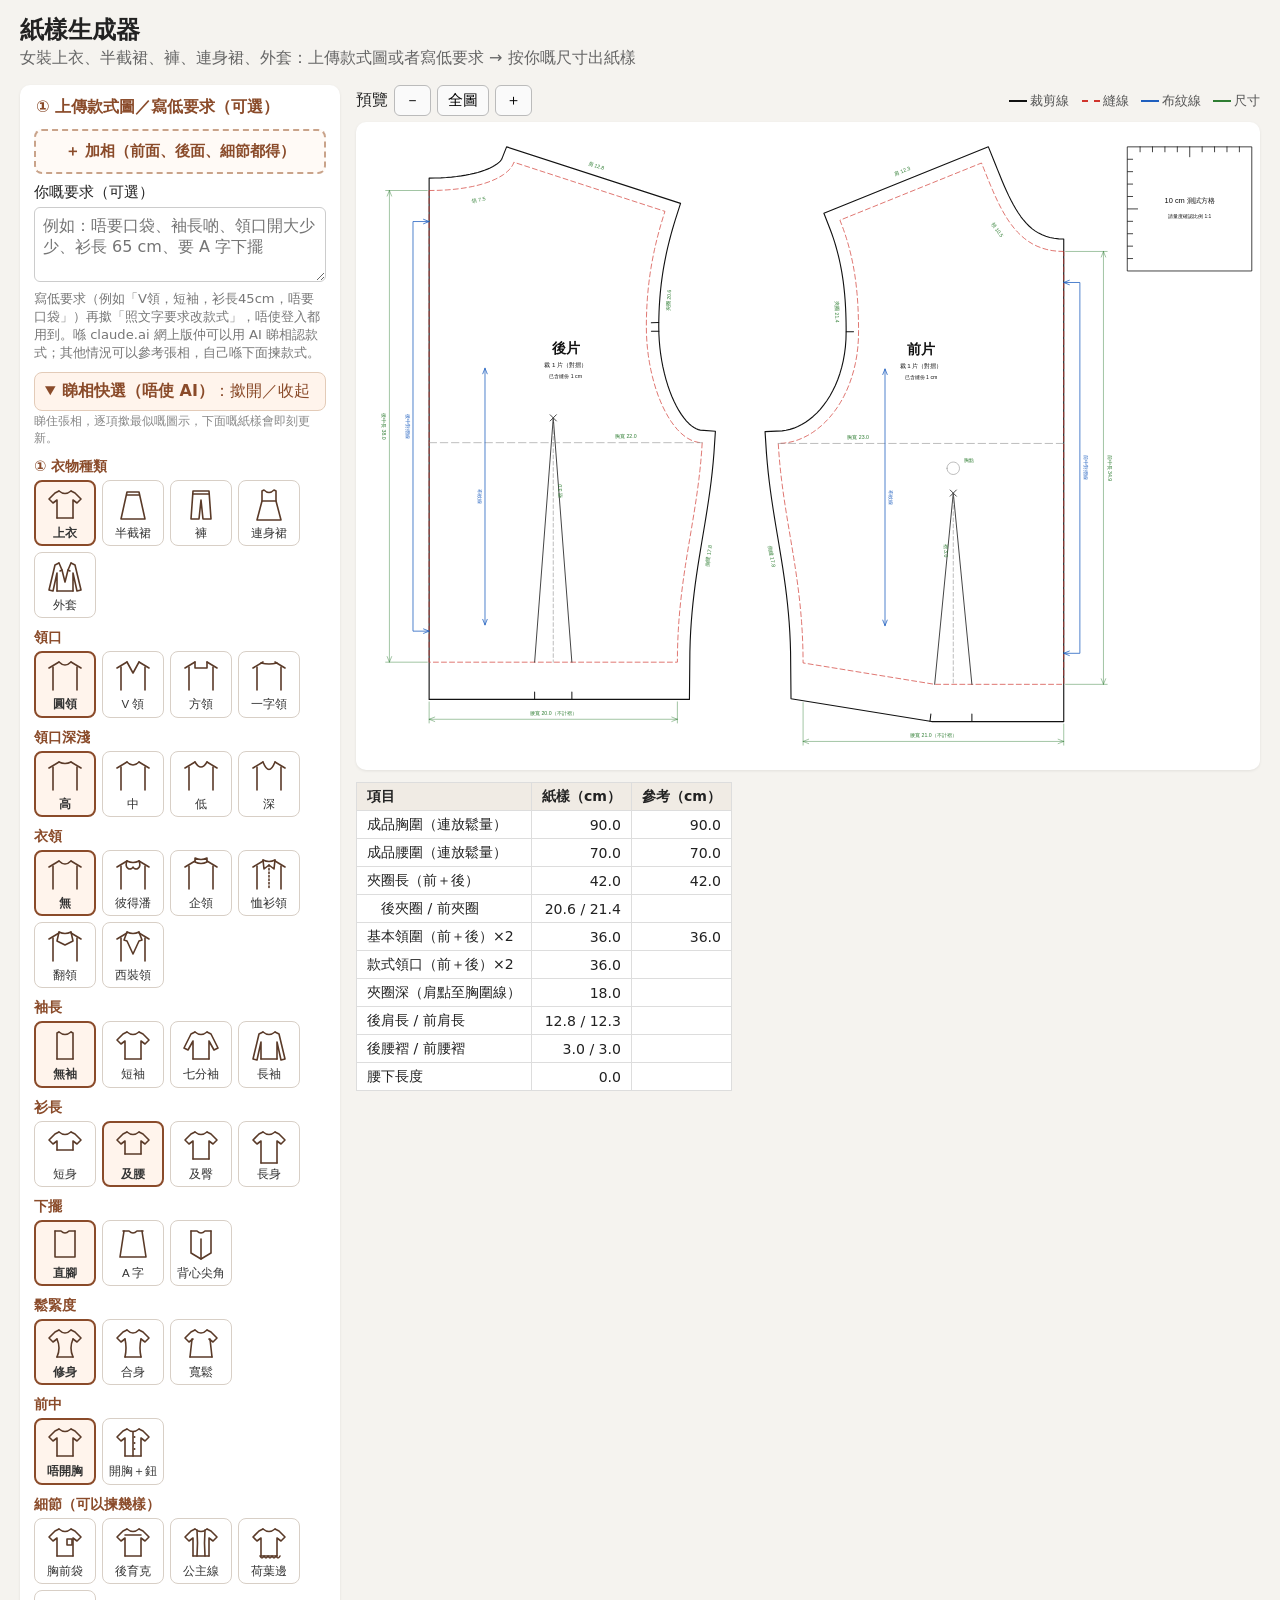
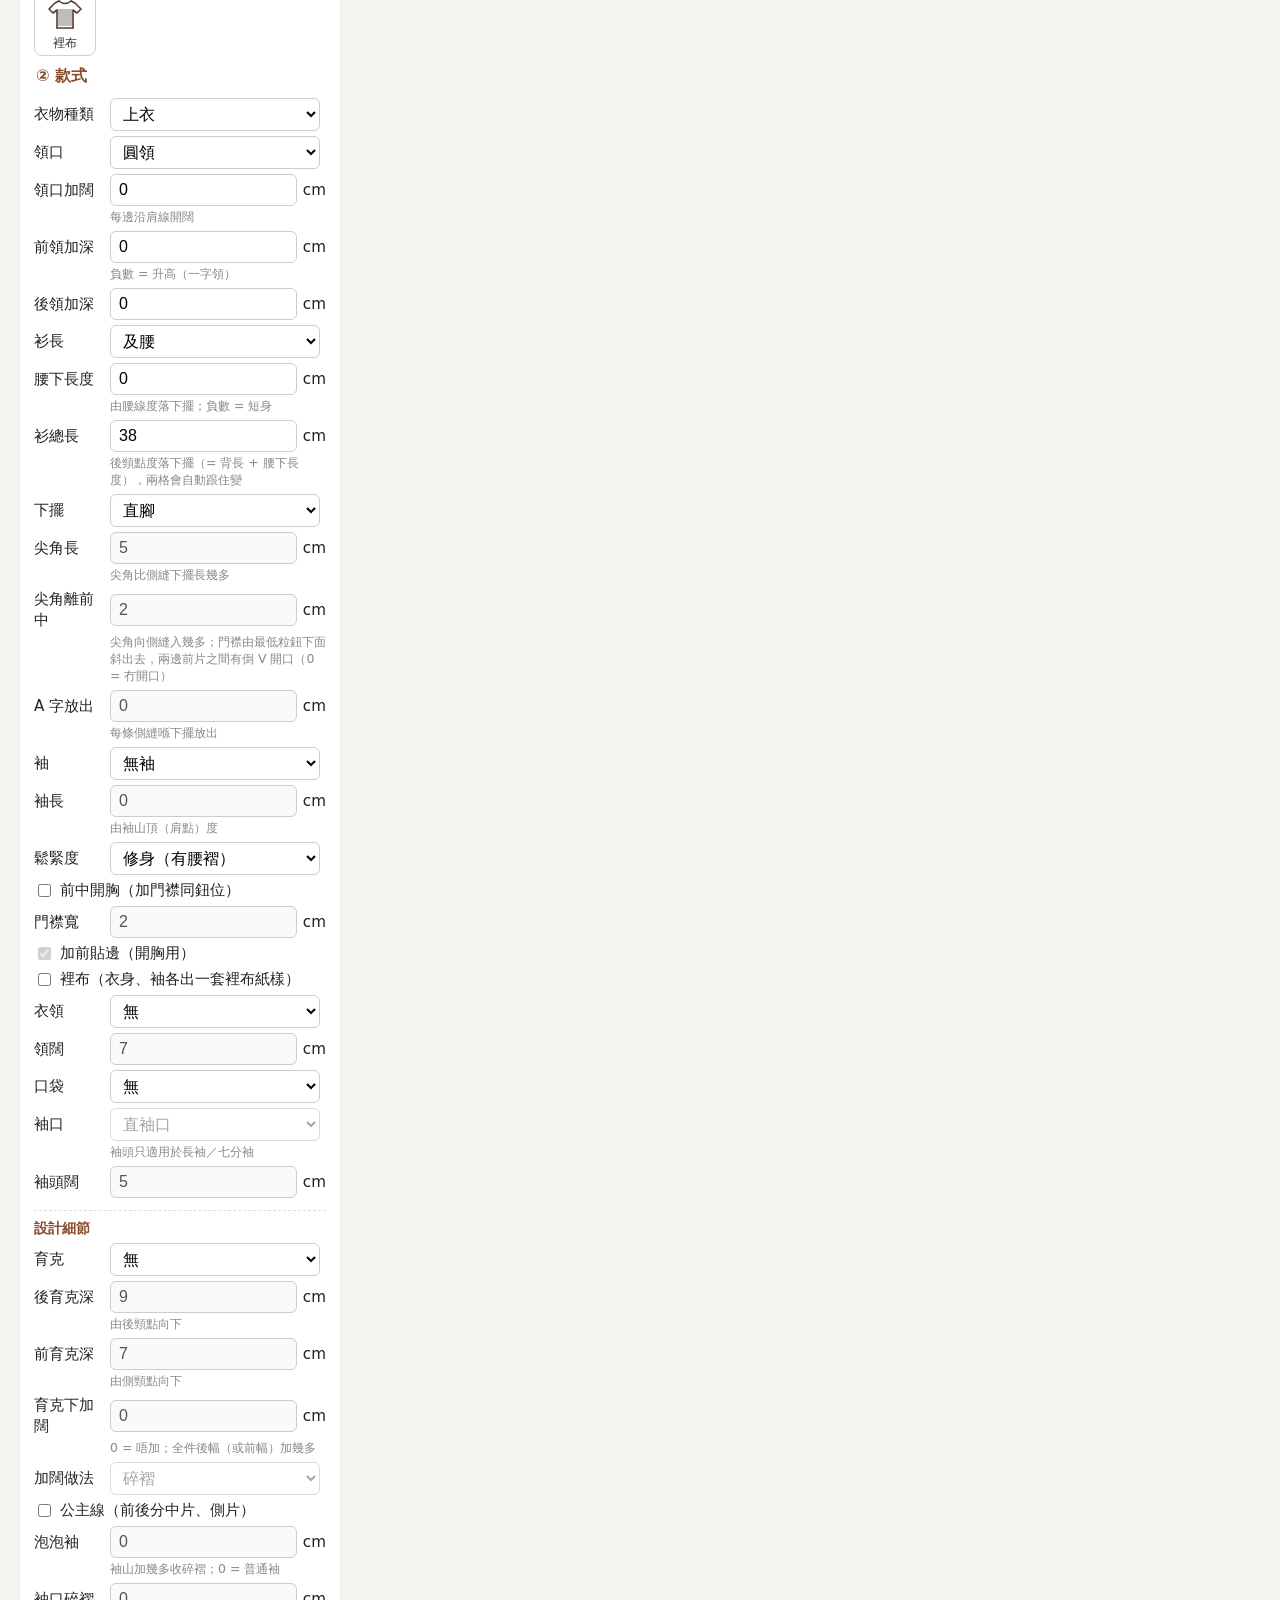
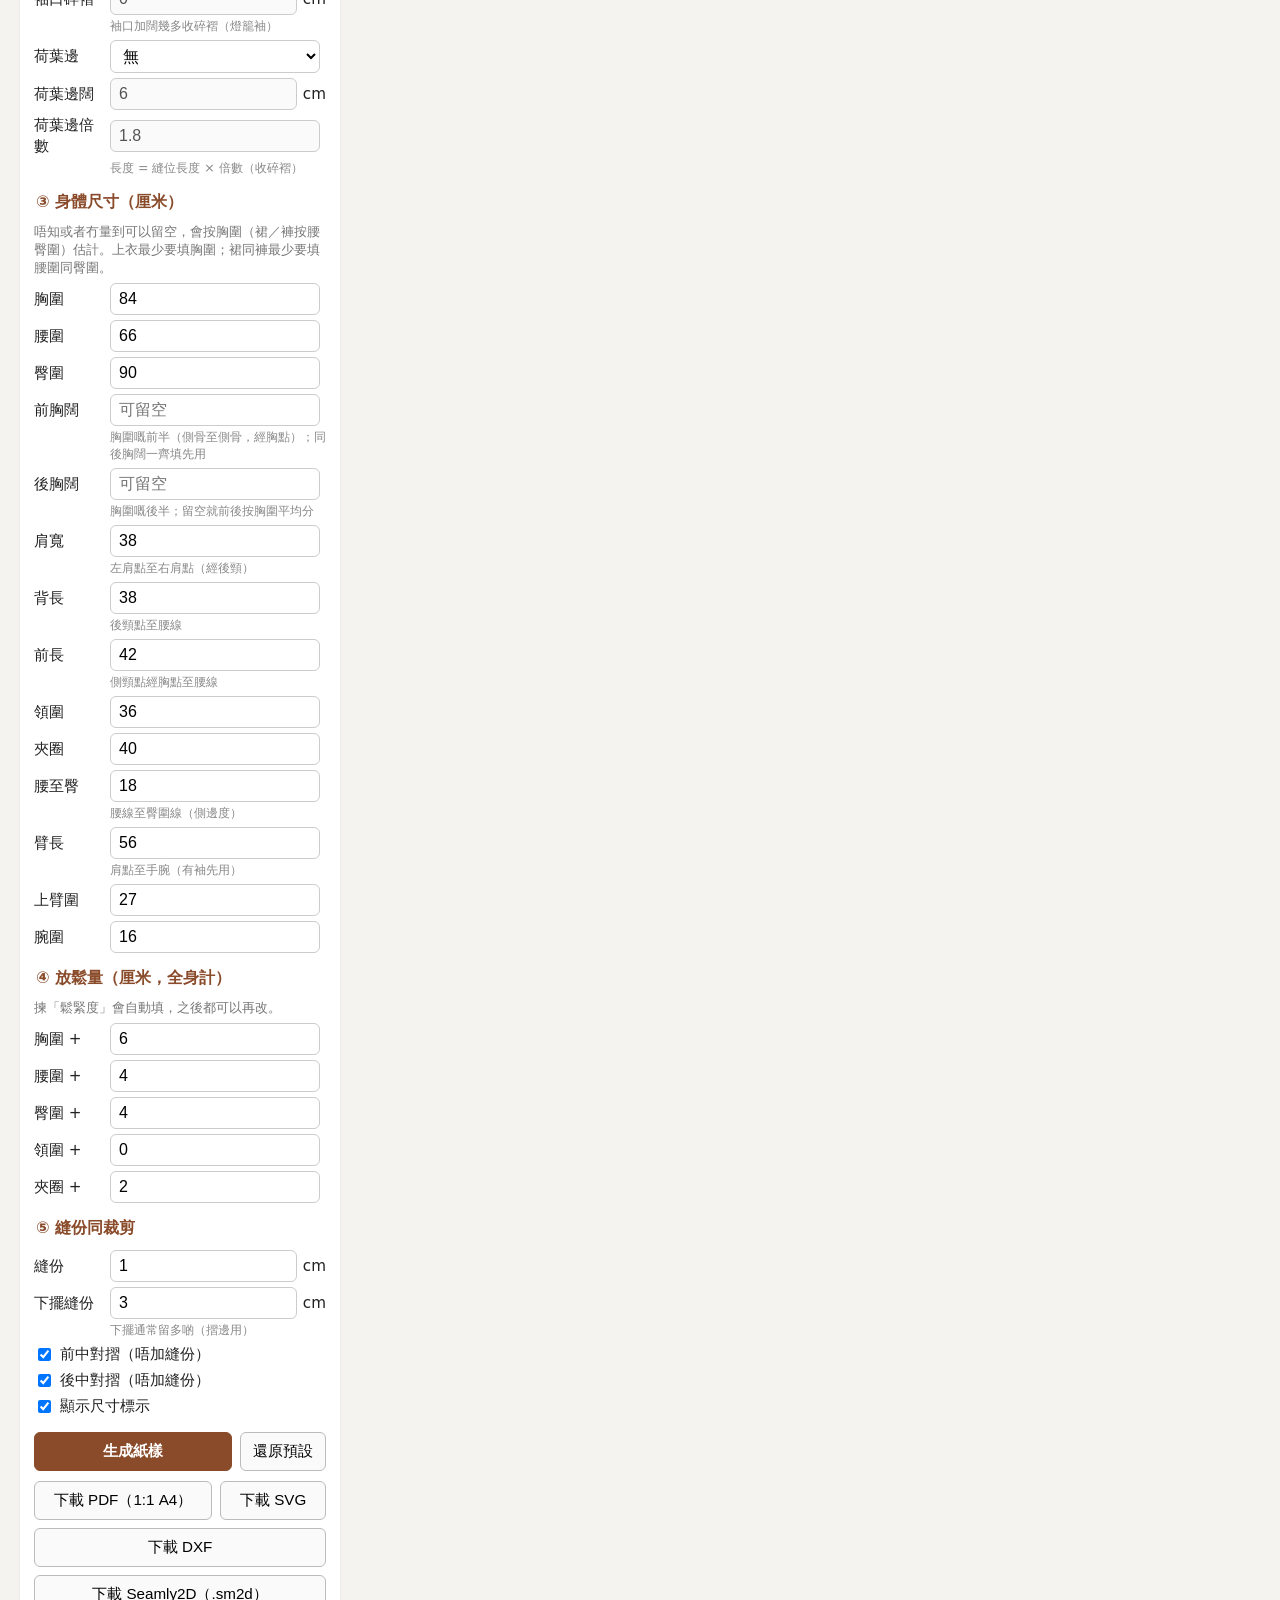
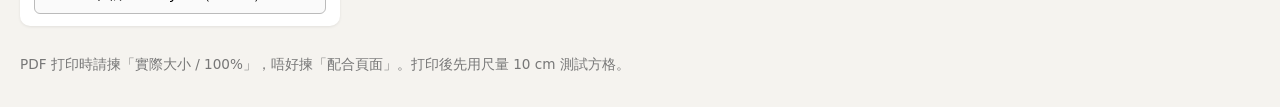
==== commit a307647d: "Waistcoat points: cut away the front edge below the last button The point now sits 2 cm in from the " ====
--- a/index.html
+++ b/index.html
@@ -169,7 +169,9 @@
             <option value="vest">背心尖角（前片）</option>
           </select></label>
         <label class="only-top">尖角長 <input type="number" name="vestPoint" step="0.5" min="0" max="15" value="5"> <span>cm</span>
-          <small>前中尖角比側縫下擺長幾多</small></label>
+          <small>尖角比側縫下擺長幾多</small></label>
+        <label class="only-top">尖角離前中 <input type="number" name="vestOffset" step="0.5" min="-3" max="10" value="2"> <span>cm</span>
+          <small>尖角向側縫入幾多；門襟由最低粒鈕下面斜出去，兩邊前片之間有倒 V 開口（0 = 冇開口）</small></label>
         <label class="only-top">A 字放出 <input type="number" name="flare" step="0.5" min="0" max="30" value="0"> <span>cm</span>
           <small>每條側縫喺下擺放出</small></label>
         <label class="only-top only-dress">袖
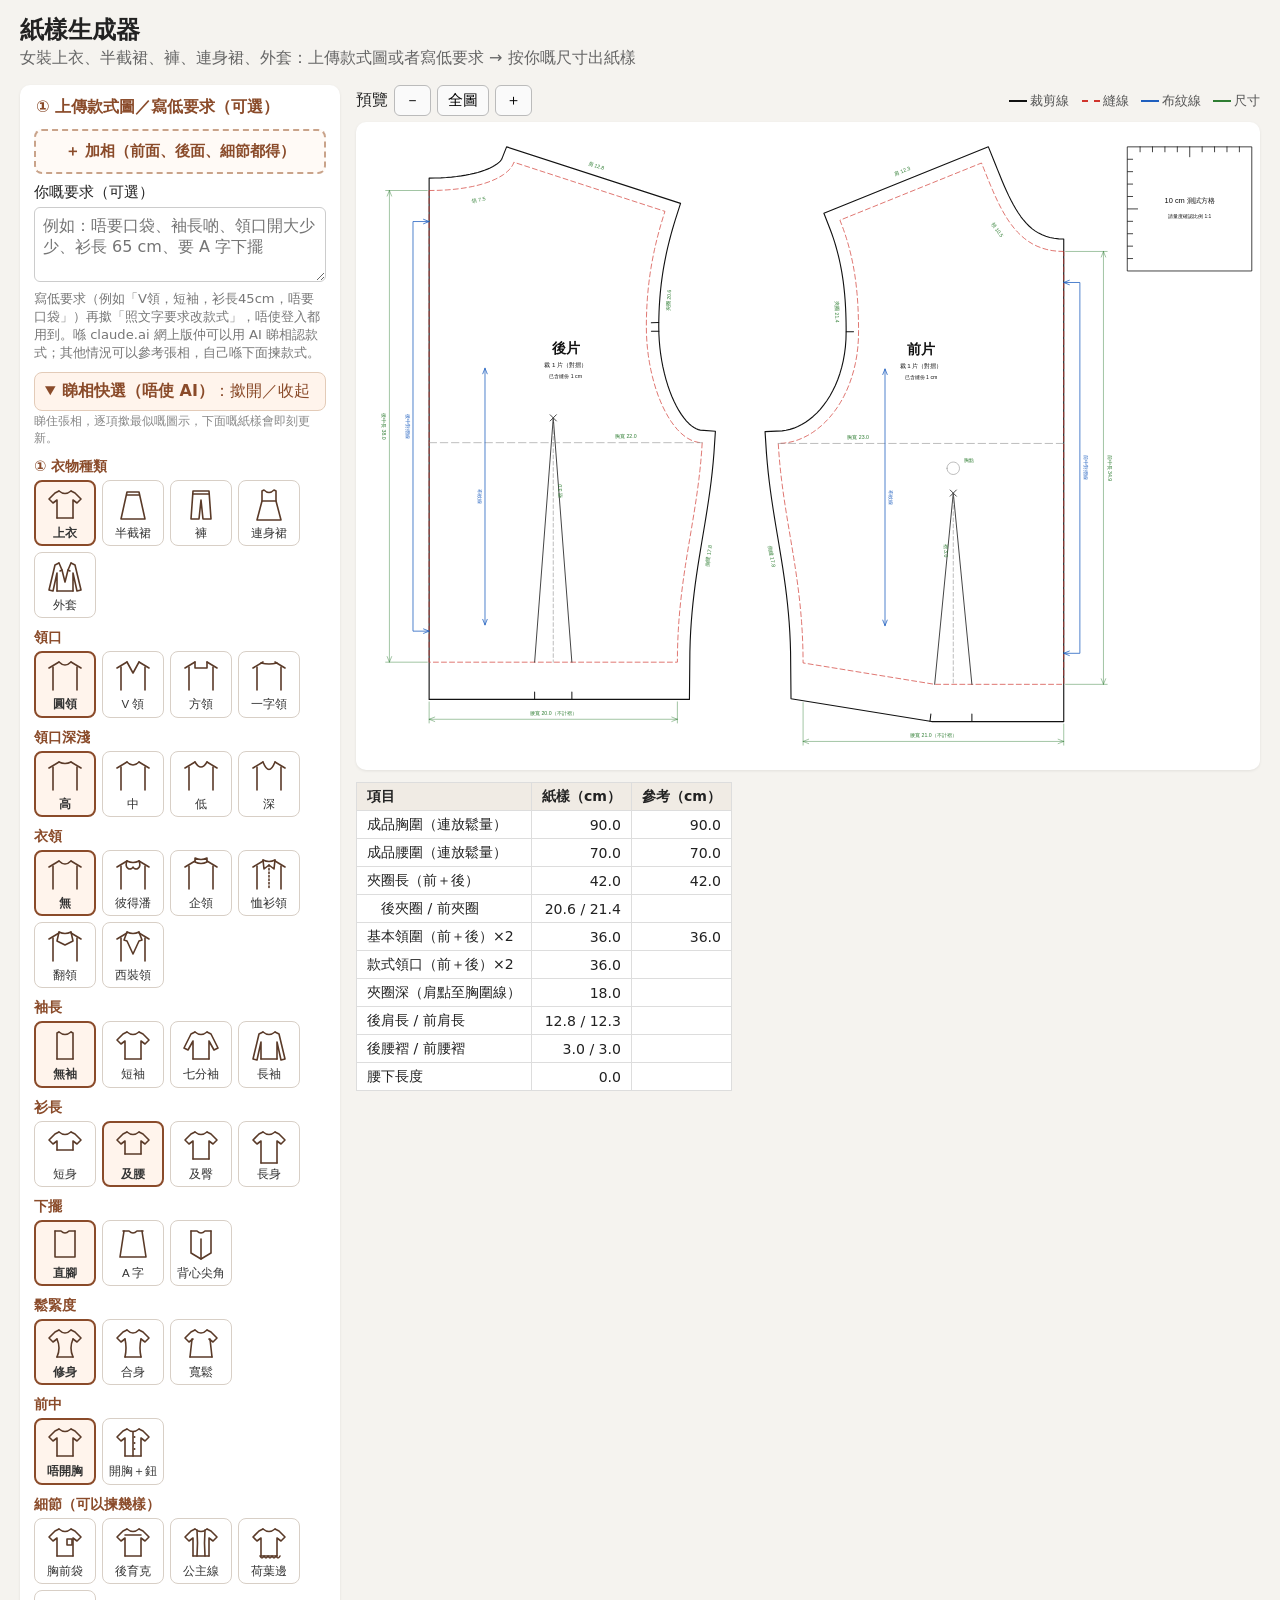
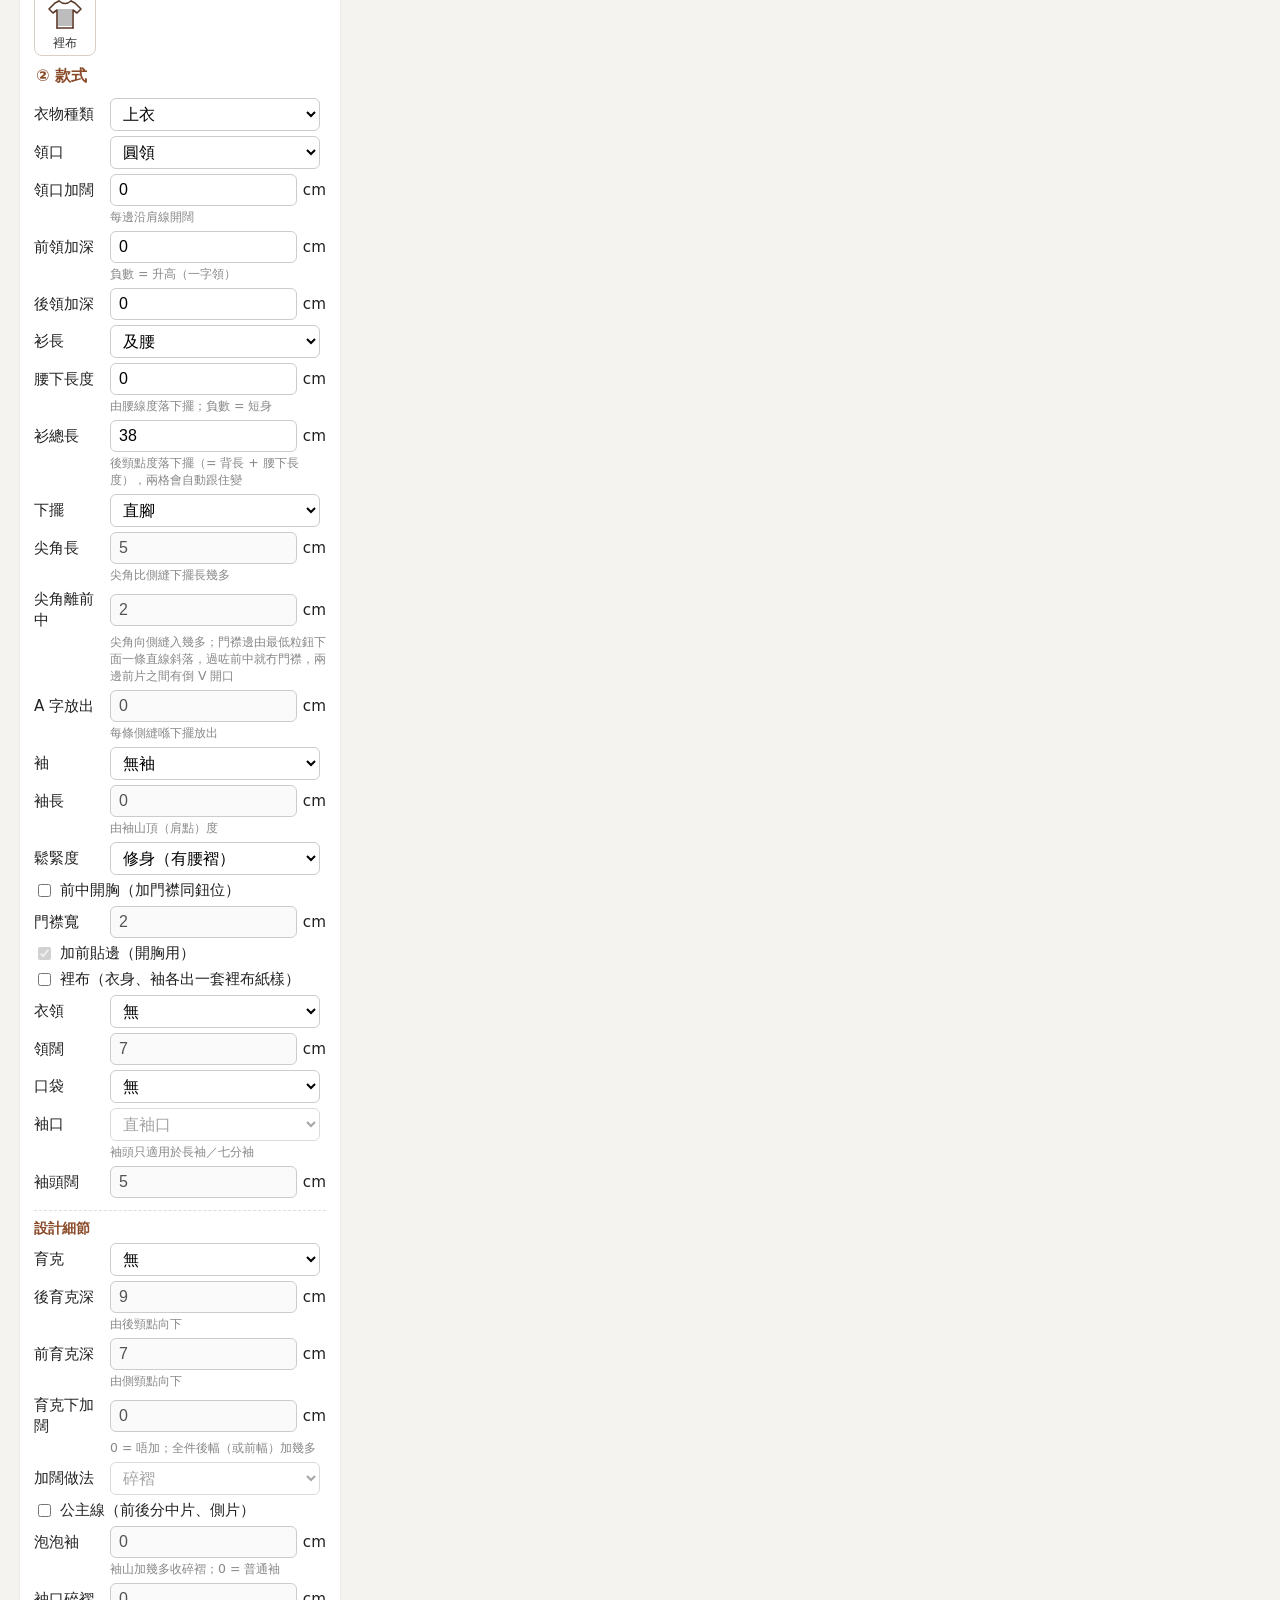
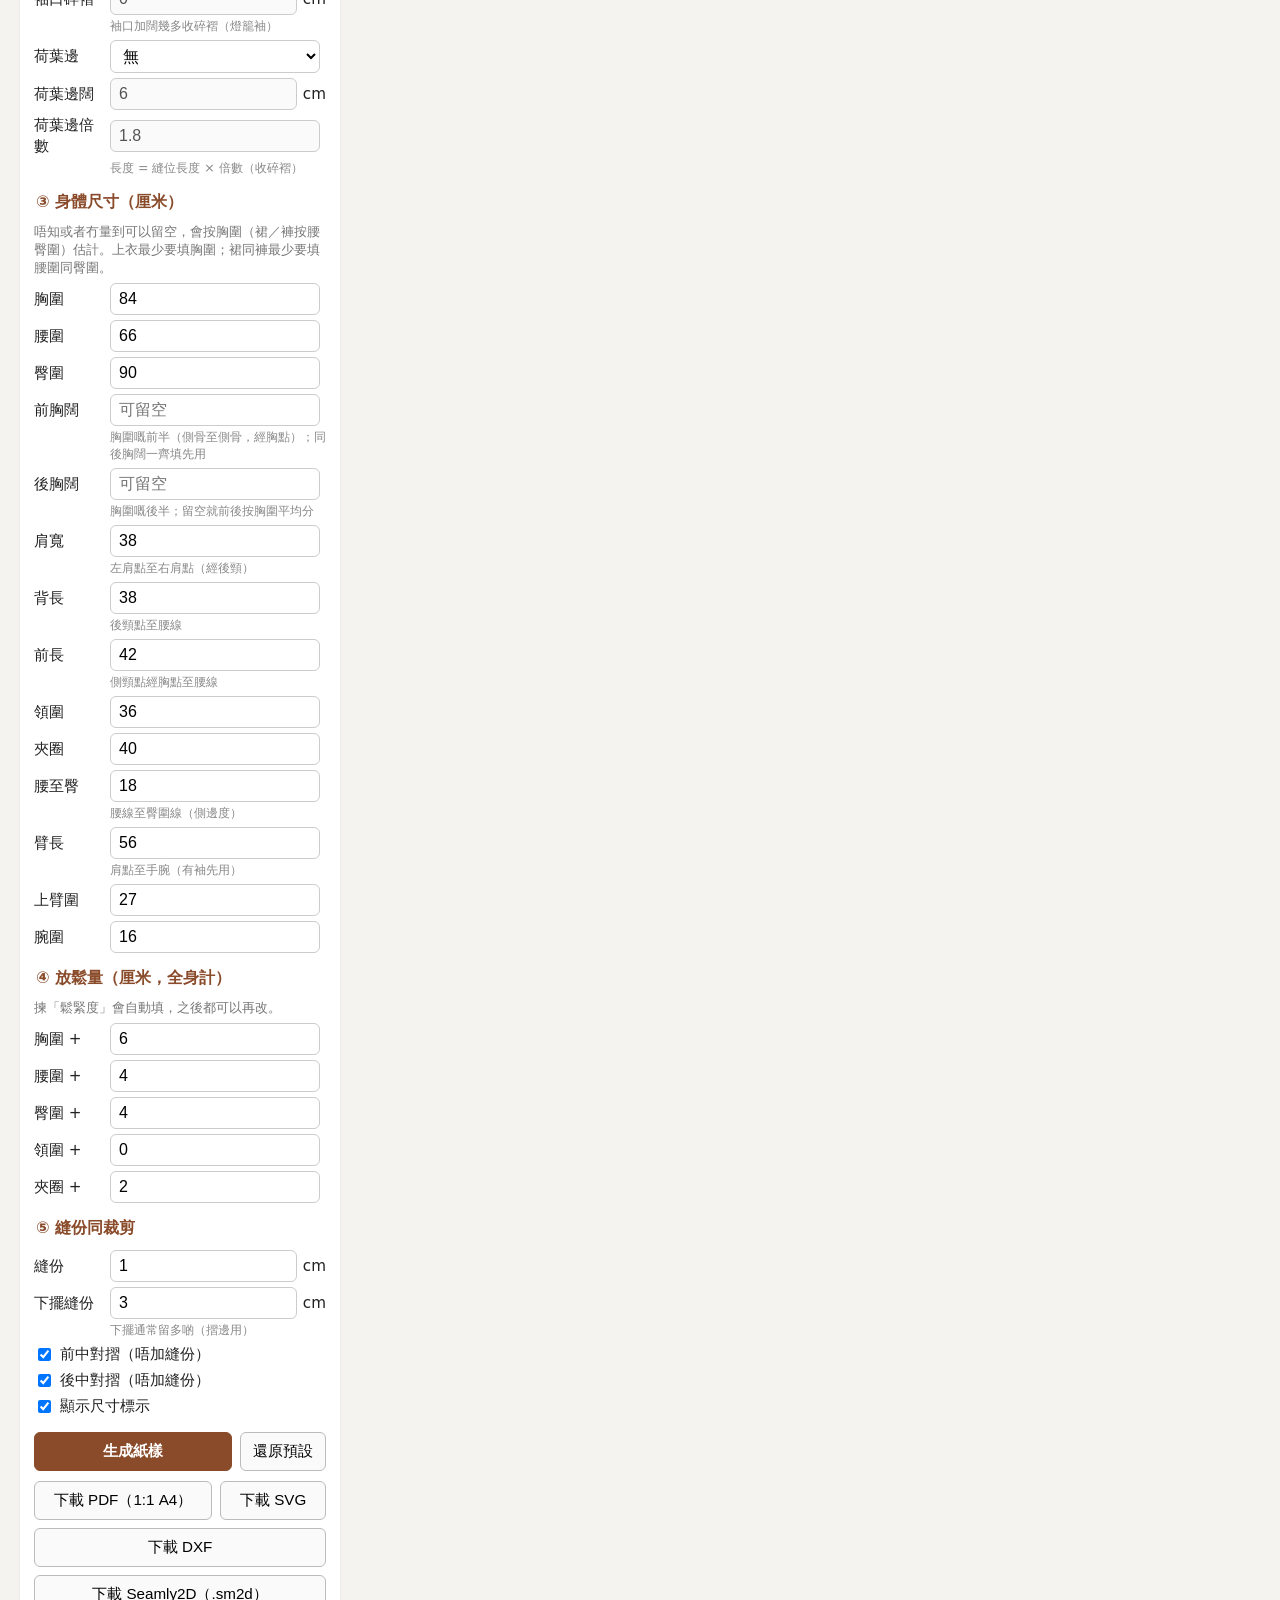
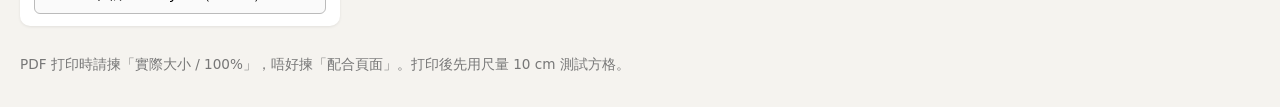
==== commit b631fecd: "Waistcoat front edge: one straight slope from below the last button The front edge leaves the button" ====
--- a/index.html
+++ b/index.html
@@ -171,7 +171,7 @@
         <label class="only-top">尖角長 <input type="number" name="vestPoint" step="0.5" min="0" max="15" value="5"> <span>cm</span>
           <small>尖角比側縫下擺長幾多</small></label>
         <label class="only-top">尖角離前中 <input type="number" name="vestOffset" step="0.5" min="-3" max="10" value="2"> <span>cm</span>
-          <small>尖角向側縫入幾多；門襟由最低粒鈕下面斜出去，兩邊前片之間有倒 V 開口（0 = 冇開口）</small></label>
+          <small>尖角向側縫入幾多；門襟邊由最低粒鈕下面一條直線斜落，過咗前中就冇門襟，兩邊前片之間有倒 V 開口</small></label>
         <label class="only-top">A 字放出 <input type="number" name="flare" step="0.5" min="0" max="30" value="0"> <span>cm</span>
           <small>每條側縫喺下擺放出</small></label>
         <label class="only-top only-dress">袖
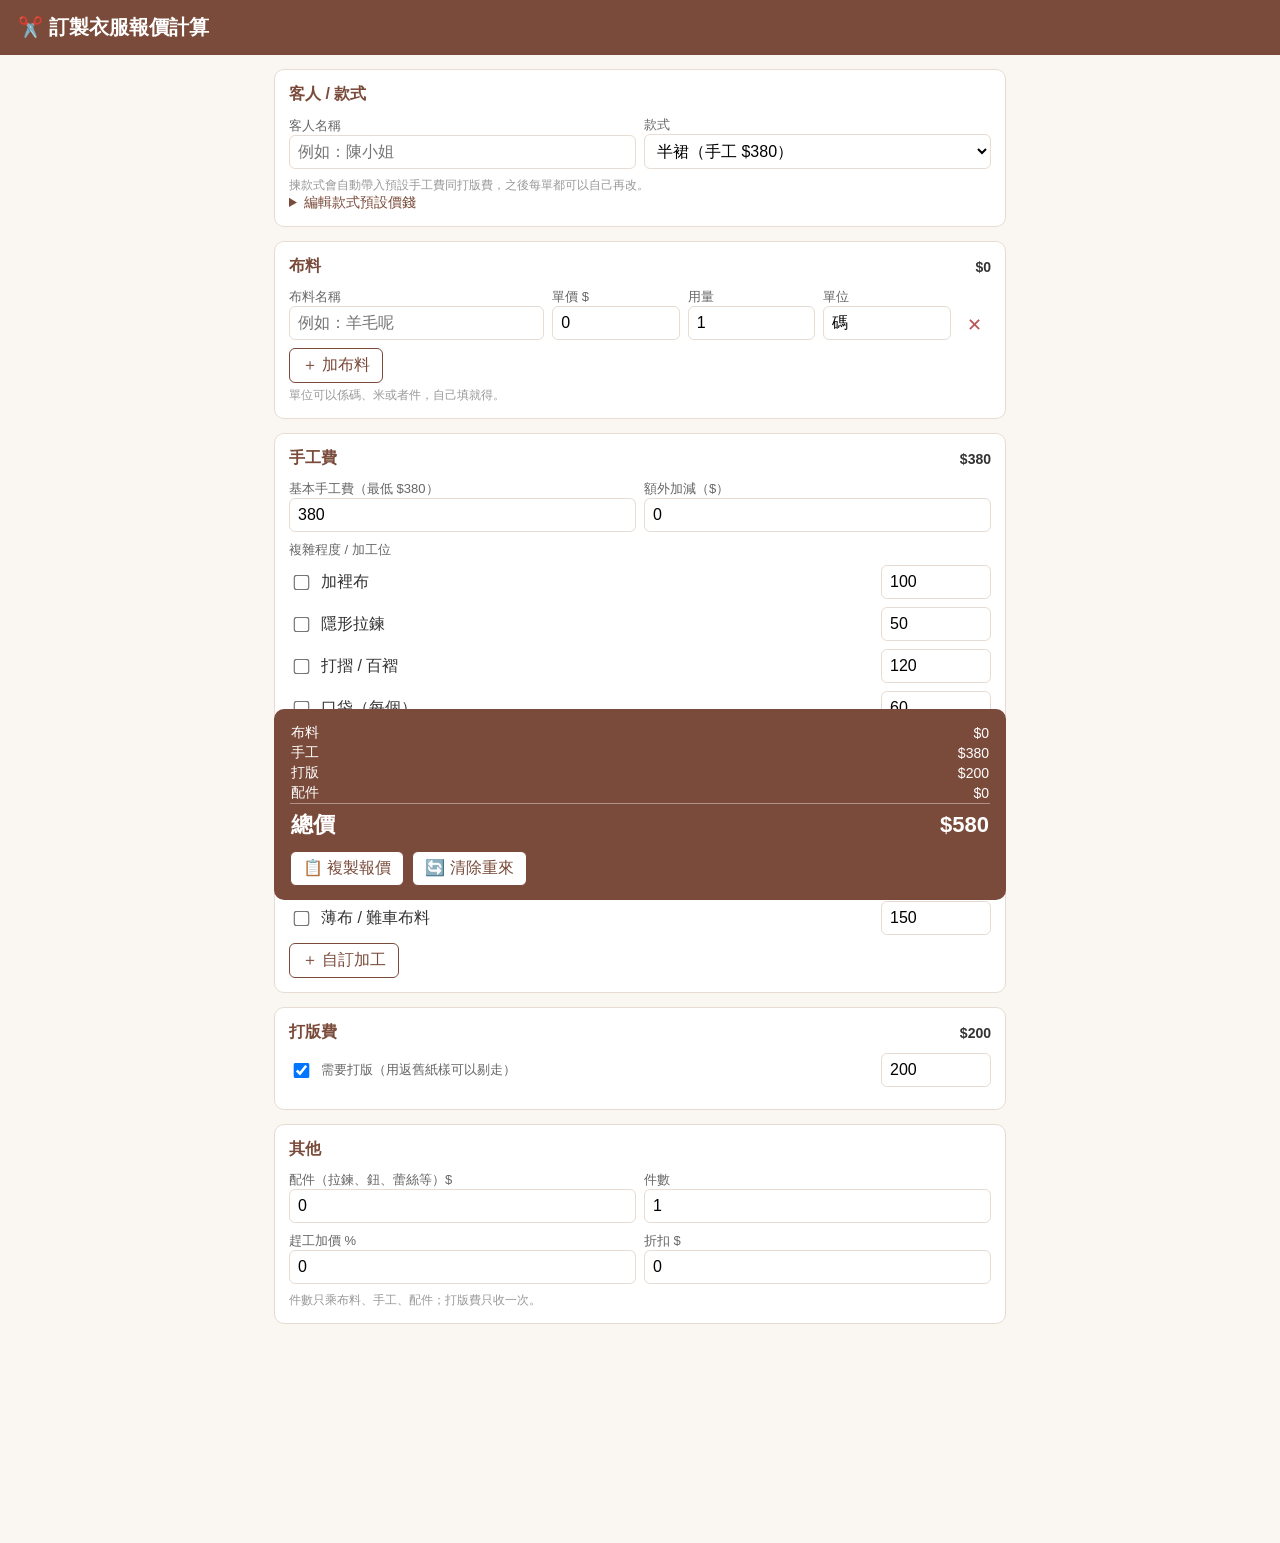
==== commit b8dc2933: "Add custom clothing price calculator Co-Authored-By: Claude Opus 5.5 <noreply@anthropic.com> Claude-" ====
--- a/index.html
+++ b/index.html
@@ -1,359 +1,266 @@
 <!DOCTYPE html>
 <html lang="zh-Hant">
 <head>
-  <meta charset="UTF-8">
-  <meta name="viewport" content="width=device-width, initial-scale=1">
-  <title>紙樣生成器 — 女裝衫、裙、褲、連身裙、外套</title>
-  <link rel="stylesheet" href="css/style.css">
-  <link rel="manifest" href="manifest.webmanifest">
-  <link rel="apple-touch-icon" href="icons/apple-touch-icon.png">
-  <meta name="theme-color" content="#8a4b2a">
-  <meta name="apple-mobile-web-app-capable" content="yes">
-  <meta name="mobile-web-app-capable" content="yes">
-  <meta name="apple-mobile-web-app-title" content="紙樣">
+<meta charset="UTF-8">
+<meta name="viewport" content="width=device-width, initial-scale=1">
+<title>訂製衣服報價計算</title>
+<style>
+  :root { --c:#7a4b3a; --bg:#faf6f2; --line:#e6dcd3; }
+  * { box-sizing:border-box; }
+  body { margin:0; font-family:-apple-system,"PingFang TC","Noto Sans TC","Microsoft JhengHei",sans-serif; background:var(--bg); color:#333; }
+  header { background:var(--c); color:#fff; padding:14px 18px; }
+  header h1 { margin:0; font-size:20px; }
+  main { max-width:760px; margin:0 auto; padding:14px; }
+  section { background:#fff; border:1px solid var(--line); border-radius:10px; padding:14px; margin-bottom:14px; }
+  h2 { font-size:16px; margin:0 0 10px; color:var(--c); display:flex; justify-content:space-between; align-items:center; }
+  h2 .sub { font-size:14px; color:#333; font-weight:600; }
+  label { font-size:13px; color:#666; }
+  input, select { font:inherit; padding:7px 8px; border:1px solid var(--line); border-radius:6px; width:100%; background:#fff; }
+  input[type=checkbox] { width:auto; transform:scale(1.2); }
+  .row { display:grid; gap:8px; align-items:end; margin-bottom:8px; }
+  .fab { grid-template-columns:2fr 1fr 1fr 1fr 32px; }
+  .opt { grid-template-columns:24px 1fr 110px; align-items:center; }
+  .two { grid-template-columns:1fr 1fr; }
+  .opt.custom { grid-template-columns:24px 1fr 110px 32px; }
+  .sub-total { text-align:right; font-size:13px; color:#888; }
+  button { font:inherit; border:1px solid var(--c); color:var(--c); background:#fff; border-radius:6px; padding:6px 12px; cursor:pointer; }
+  button.primary { background:var(--c); color:#fff; }
+  button.x { border:none; color:#b55; padding:4px; font-size:18px; }
+  .total { position:sticky; bottom:0; background:var(--c); color:#fff; border-radius:10px; padding:14px 16px; }
+  .total table { width:100%; border-collapse:collapse; font-size:14px; }
+  .total td:last-child { text-align:right; }
+  .total .big td { font-size:22px; font-weight:bold; padding-top:6px; border-top:1px solid rgba(255,255,255,.4); }
+  .actions { display:flex; gap:8px; flex-wrap:wrap; margin-top:10px; }
+  .actions button { background:#fff; }
+  .hint { font-size:12px; color:#999; margin:4px 0 0; }
+  details summary { cursor:pointer; color:var(--c); font-size:14px; }
+  .toast { position:fixed; top:16px; left:50%; transform:translateX(-50%); background:#333; color:#fff; padding:8px 16px; border-radius:20px; display:none; }
+  @media (max-width:520px){ .fab { grid-template-columns:1fr 1fr; } .fab .name { grid-column:1/-1; } }
+</style>
 </head>
 <body>
-  <header>
-    <h1>紙樣生成器</h1>
-    <p class="sub">女裝上衣、半截裙、褲、連身裙、外套：上傳款式圖或者寫低要求 → 按你嘅尺寸出紙樣</p>
-  </header>
-
-  <main>
-    <form id="form" class="panel" autocomplete="off">
-      <fieldset class="upload">
-        <legend>① 上傳款式圖／寫低要求（可選）</legend>
-        <label class="file-btn">
-          <input type="file" id="styleImage" accept="image/*" multiple>
-          <span id="fileBtnText">＋ 加相（前面、後面、細節都得）</span>
-        </label>
-        <div id="thumbs"></div>
-        <label class="req">你嘅要求（可選）
-          <textarea id="request" rows="3" maxlength="600" placeholder="例如：唔要口袋、袖長啲、領口開大少少、衫長 65 cm、要 A 字下擺"></textarea>
-        </label>
-        <button type="button" id="applyReq" hidden>照文字要求改款式（唔使登入）</button>
-        <button type="button" id="analyze" hidden>AI 分析款式</button>
-        <p id="aiHint" class="hint">寫低要求（例如「V領，短袖，衫長45cm，唔要口袋」）再撳「照文字要求改款式」，唔使登入都用到。喺 claude.ai 網上版仲可以用 AI 睇相認款式；其他情況可以參考張相，自己喺下面揀款式。</p>
-        <div id="aiResult"></div>
-        <div id="quickPick" class="quick"></div>
-      </fieldset>
-
-      <fieldset>
-        <legend>② 款式</legend>
-        <label>衣物種類
-          <select name="garment">
-            <option value="top">上衣</option>
-            <option value="skirt">半截裙</option>
-            <option value="trousers">褲</option>
-            <option value="dress">連身裙</option>
-            <option value="jacket">外套（西裝）</option>
-          </select></label>
-        <label class="only-dress">連身裙款
-          <select name="dressType">
-            <option value="waist">有腰線（上身＋裙）</option>
-            <option value="shift">無腰線（一件過）</option>
-          </select></label>
-        <label class="only-trousers">褲型
-          <select name="trouserShape">
-            <option value="straight">直腳褲</option>
-            <option value="slim">窄腳褲</option>
-            <option value="wide">闊腳褲</option>
-          </select></label>
-        <label class="only-trousers">褲長
-          <select name="trouserLenPreset">
-            <option value="shorts">短褲</option>
-            <option value="capri">七分褲</option>
-            <option value="ankle">九分褲</option>
-            <option value="full" selected>長褲</option>
-            <option value="custom">自訂</option>
-          </select></label>
-        <label class="only-trousers">褲長（腰下） <input type="number" name="trouserLen" step="0.5" min="30" max="120" value="96"> <span>cm</span>
-          <small>由腰線度落褲腳（唔計腰頭）</small></label>
-        <label class="only-trousers">腰
-          <select name="trouserWaist">
-            <option value="zip">前拉鏈（門襟）＋腰頭</option>
-            <option value="side">側拉鏈＋腰頭</option>
-            <option value="elastic">鬆緊帶腰</option>
-          </select></label>
-        <label class="only-skirt only-dress">裙型
-          <select name="skirtShape">
-            <option value="straight">直身裙</option>
-            <option value="pencil">窄身（鉛筆）裙</option>
-            <option value="aline">A 字裙</option>
-            <option value="gathered">碎褶裙</option>
-            <option value="pleated">百褶裙（順褶）</option>
-            <option value="halfcircle">半圓裙</option>
-            <option value="circle">全圓裙（太陽裙）</option>
-          </select></label>
-        <label class="only-skirt only-dress">碎褶倍數 <input type="number" name="skirtRatio" step="0.1" min="1.2" max="3" value="1.6">
-          <small>碎褶裙：布闊 = 臀圍 × 倍數</small></label>
-        <label class="only-skirt only-dress">裙長
-          <select name="skirtLenPreset">
-            <option value="mini">短裙（大髀中）</option>
-            <option value="knee" selected>及膝</option>
-            <option value="midi">中長（小腿）</option>
-            <option value="long">長裙（腳踭）</option>
-            <option value="custom">自訂</option>
-          </select></label>
-        <label class="only-skirt only-dress">裙長（腰下） <input type="number" name="skirtLen" step="0.5" min="25" max="120" value="58"> <span>cm</span>
-          <small>由腰線度落下擺（唔計腰頭）</small></label>
-        <label class="only-skirt only-dress">A 字放出 <input type="number" name="skirtFlare" step="0.5" min="1" max="40" value="6"> <span>cm</span>
-          <small>每條側縫喺下擺放出</small></label>
-        <label class="only-skirt only-dress">開衩
-          <select name="slit">
-            <option value="none">無</option>
-            <option value="back">後中</option>
-            <option value="front">前中</option>
-            <option value="side">側邊</option>
-          </select></label>
-        <label class="only-skirt only-dress">開衩長 <input type="number" name="slitLen" step="0.5" min="5" max="60" value="18"> <span>cm</span></label>
-        <label class="only-skirt only-dress">腰／開口
-          <select name="zip">
-            <option value="back">後中拉鏈＋腰頭</option>
-            <option value="side">側拉鏈＋腰頭</option>
-            <option value="halfElastic">前平後橡筋（冇拉鏈）</option>
-            <option value="elastic">全橡筋（冇拉鏈）</option>
-          </select>
-          <small>連身裙只用拉鏈</small></label>
-        <label class="only-skirt only-trousers">腰頭闊 <input type="number" name="bandW" step="0.5" min="2" max="8" value="3"> <span>cm</span></label>
-        <details class="only-skirt skblock">
-          <summary>裙原型設定（打版數值）</summary>
-          <p class="hint">預設跟小紅書「裙子原型打版」教學。臀圍鬆量用 ④「臀圍＋」（預設 4，即每份 H/4＋1）；腰圍鬆量用「腰圍＋」（預設 2，即每份 W/4＋0.5）。腰臀差分三份：兩道省，一份入側縫。</p>
-          <label>前後片差 <input type="number" name="skFB" step="0.05" min="0" max="3" value="0.5"> <span>cm</span>
-            <small>前片每份加、後片每份減</small></label>
-          <label>側縫起翹 <input type="number" name="skRaise" step="0.05" min="0" max="3" value="1"> <span>cm</span></label>
-          <label>後中落 <input type="number" name="skCbDrop" step="0.05" min="0" max="3" value="0.5"> <span>cm</span></label>
-          <label>前第一道省位 <input type="number" name="skDF1" step="0.05" min="3" max="20" value="8.7"> <span>cm</span>
-            <small>省中心距前中</small></label>
-          <label>前省長 <input type="number" name="skDFLen" step="0.05" min="4" max="20" value="9"> <span>cm</span>
-            <small>兩道省一樣長</small></label>
-          <label>後第一道省位 <input type="number" name="skDB1" step="0.05" min="3" max="20" value="8.85"> <span>cm</span>
-            <small>省中心距後中</small></label>
-          <label>後第一道省長 <input type="number" name="skDB1Len" step="0.05" min="4" max="20" value="12"> <span>cm</span></label>
-          <label>後第二道省長 <input type="number" name="skDB2Len" step="0.05" min="4" max="20" value="10.5"> <span>cm</span></label>
-          <label>省尖偏移 <input type="number" name="skApex" step="0.05" min="0" max="3" value="0.5"> <span>cm</span>
-            <small>第一道省尖向側縫偏；第二道省喺第一道省同側縫中間</small></label>
-          <label>腰頭鬆量 <input type="number" name="skBandEase" step="0.05" min="0" max="6" value="1"> <span>cm</span>
-            <small>腰頭長 = 腰圍 + 呢個數</small></label>
-          <label>腰頭搭門 <input type="number" name="skOver" step="0.05" min="0" max="10" value="3"> <span>cm</span></label>
-        </details>
-
-        <label class="only-top only-dress">領口
-          <select name="neckline">
-            <option value="round">圓領</option>
-            <option value="v">V 領</option>
-            <option value="square">方領</option>
-            <option value="boat">一字領</option>
-          </select></label>
-        <label class="only-top only-dress">領口加闊 <input type="number" name="neckWiden" step="0.5" min="0" max="10" value="0"> <span>cm</span>
-          <small>每邊沿肩線開闊</small></label>
-        <label class="only-top only-dress">前領加深 <input type="number" name="neckDropF" step="0.5" min="-5" max="25" value="0"> <span>cm</span>
-          <small>負數 = 升高（一字領）</small></label>
-        <label class="only-top only-dress">後領加深 <input type="number" name="neckDropB" step="0.5" min="0" max="20" value="0"> <span>cm</span></label>
-        <label class="only-top">衫長
-          <select name="lengthPreset">
-            <option value="cropped">短身（腰上）</option>
-            <option value="waist" selected>及腰</option>
-            <option value="hip">及臀</option>
-            <option value="tunic">長身（大髀）</option>
-            <option value="dress">連身裙（膝）</option>
-            <option value="custom">自訂</option>
-          </select></label>
-        <label class="only-top">腰下長度 <input type="number" name="hemLen" step="0.5" min="-15" max="90" value="0"> <span>cm</span>
-          <small>由腰線度落下擺；負數 = 短身</small></label>
-        <label class="only-top">衫總長 <input type="number" name="totalLen" step="0.5" min="15" max="140" value="38"> <span>cm</span>
-          <small>後頸點度落下擺（= 背長 + 腰下長度），兩格會自動跟住變</small></label>
-        <label class="only-top">下擺
-          <select name="hemShape">
-            <option value="straight">直腳</option>
-            <option value="aline">A 字</option>
-            <option value="vest">背心尖角（前片）</option>
-          </select></label>
-        <label class="only-top">尖角長 <input type="number" name="vestPoint" step="0.5" min="0" max="15" value="5"> <span>cm</span>
-          <small>尖角比側縫下擺長幾多</small></label>
-        <label class="only-top">尖角離前中 <input type="number" name="vestOffset" step="0.5" min="-3" max="10" value="2"> <span>cm</span>
-          <small>尖角向側縫入幾多；門襟邊由最低粒鈕下面一條直線斜落，過咗前中就冇門襟，兩邊前片之間有倒 V 開口</small></label>
-        <label class="only-top">A 字放出 <input type="number" name="flare" step="0.5" min="0" max="30" value="0"> <span>cm</span>
-          <small>每條側縫喺下擺放出</small></label>
-        <label class="only-top only-dress">袖
-          <select name="sleeve">
-            <option value="none">無袖</option>
-            <option value="short">短袖</option>
-            <option value="elbow">七分袖</option>
-            <option value="long">長袖</option>
-          </select></label>
-        <label class="only-top only-dress">袖長 <input type="number" name="sleeveLen" step="0.5" min="0" max="80" value="0"> <span>cm</span>
-          <small>由袖山頂（肩點）度</small></label>
-        <label class="only-top only-dress">鬆緊度
-          <select name="fit">
-            <option value="fitted">修身（有腰褶）</option>
-            <option value="regular">合身</option>
-            <option value="loose">寬鬆（無褶）</option>
-            <option value="jacket">外套（加大放鬆量）</option>
-          </select></label>
-        <label class="chk only-top only-dress"><input type="checkbox" name="opening"> 前中開胸（加門襟同鈕位）</label>
-        <label class="only-top only-dress">門襟寬 <input type="number" name="ext" step="0.5" min="0.5" max="6" value="2"> <span>cm</span></label>
-        <label class="chk only-top only-dress"><input type="checkbox" name="facing" checked> 加前貼邊（開胸用）</label>
-        <label class="chk only-top"><input type="checkbox" name="lining"> 裡布（衣身、袖各出一套裡布紙樣）</label>
-        <label class="only-top only-dress">衣領
-          <select name="collar">
-            <option value="none">無</option>
-            <option value="peterpan">彼得潘圓領</option>
-            <option value="mandarin">企領（中式立領）</option>
-            <option value="shirt">恤衫領（有領座）</option>
-            <option value="convertible">翻領（一片）</option>
-            <option value="notched">西裝領（平駁頭）</option>
-          </select></label>
-        <label class="only-top only-dress">領闊 <input type="number" name="collarW" step="0.5" min="3" max="15" value="7"> <span>cm</span></label>
-        <label class="only-top only-dress">口袋
-          <select name="pocket">
-            <option value="none">無</option>
-            <option value="left">左胸貼袋</option>
-            <option value="right">右胸貼袋</option>
-            <option value="both">兩邊胸貼袋</option>
-          </select></label>
-        <label class="only-top only-dress">袖口
-          <select name="cuff">
-            <option value="none">直袖口</option>
-            <option value="band">袖頭（收褶＋袖衩）</option>
-          </select>
-          <small>袖頭只適用於長袖／七分袖</small></label>
-        <label class="only-top only-dress">袖頭闊 <input type="number" name="cuffH" step="0.5" min="2" max="12" value="5"> <span>cm</span></label>
-        <p class="sub2 only-top only-dress">設計細節</p>
-        <label class="only-top only-dress">育克
-          <select name="yoke">
-            <option value="none">無</option>
-            <option value="back">後育克</option>
-            <option value="front">前育克</option>
-            <option value="both">前後育克</option>
-          </select></label>
-        <label class="only-top only-dress">後育克深 <input type="number" name="yokeDepthB" step="0.5" min="3" max="25" value="9"> <span>cm</span>
-          <small>由後頸點向下</small></label>
-        <label class="only-top only-dress">前育克深 <input type="number" name="yokeDepthF" step="0.5" min="3" max="20" value="7"> <span>cm</span>
-          <small>由側頸點向下</small></label>
-        <label class="only-top only-dress">育克下加闊 <input type="number" name="yokeFull" step="0.5" min="0" max="40" value="0"> <span>cm</span>
-          <small>0 = 唔加；全件後幅（或前幅）加幾多</small></label>
-        <label class="only-top only-dress">加闊做法
-          <select name="yokeFullType">
-            <option value="gather">碎褶</option>
-            <option value="pleat">中間褶（工字褶）</option>
-          </select></label>
-        <label class="chk only-top only-dress"><input type="checkbox" name="princess"> 公主線（前後分中片、側片）</label>
-        <label class="only-top only-dress">泡泡袖 <input type="number" name="sleevePuff" step="0.5" min="0" max="20" value="0"> <span>cm</span>
-          <small>袖山加幾多收碎褶；0 = 普通袖</small></label>
-        <label class="only-top only-dress">袖口碎褶 <input type="number" name="sleeveGather" step="0.5" min="0" max="40" value="0"> <span>cm</span>
-          <small>袖口加闊幾多收碎褶（燈籠袖）</small></label>
-        <label class="only-top only-dress">荷葉邊
-          <select name="ruffle">
-            <option value="none">無</option>
-            <option value="hem">下擺</option>
-            <option value="sleeve">袖口</option>
-            <option value="neck">領口</option>
-          </select></label>
-        <label class="only-top only-dress">荷葉邊闊 <input type="number" name="ruffleW" step="0.5" min="2" max="30" value="6"> <span>cm</span></label>
-        <label class="only-top only-dress">荷葉邊倍數 <input type="number" name="ruffleRatio" step="0.1" min="1" max="3" value="1.8">
-          <small>長度 = 縫位長度 × 倍數（收碎褶）</small></label>
-      </fieldset>
-
-      <fieldset>
-        <legend>③ 身體尺寸（厘米）</legend>
-        <p class="hint">唔知或者冇量到可以留空，會按胸圍（裙／褲按腰臀圍）估計。上衣最少要填胸圍；裙同褲最少要填腰圍同臀圍。</p>
-        <label class="only-top only-dress">胸圍 <input type="number" name="bust" step="0.1" min="60" max="160" value="84"></label>
-        <label>腰圍 <input type="number" name="waist" step="0.1" min="45" max="150" value="66"></label>
-        <label>臀圍 <input type="number" name="hip" step="0.1" min="60" max="170" value="90"></label>
-        <label class="only-top only-dress">前胸闊 <input type="number" name="bustF" step="0.1" min="20" max="90" placeholder="可留空">
-          <small>胸圍嘅前半（側骨至側骨，經胸點）；同後胸闊一齊填先用</small></label>
-        <label class="only-top only-dress">後胸闊 <input type="number" name="bustB" step="0.1" min="20" max="90" placeholder="可留空">
-          <small>胸圍嘅後半；留空就前後按胸圍平均分</small></label>
-        <label class="only-top only-dress">肩寬 <input type="number" name="shoulder" step="0.1" min="28" max="55" value="38">
-          <small>左肩點至右肩點（經後頸）</small></label>
-        <label class="only-top only-dress">背長 <input type="number" name="backLen" step="0.1" min="30" max="50" value="38">
-          <small>後頸點至腰線</small></label>
-        <label class="only-top only-dress">前長 <input type="number" name="frontLen" step="0.1" min="30" max="60" value="42">
-          <small>側頸點經胸點至腰線</small></label>
-        <label class="only-top only-dress">領圍 <input type="number" name="neck" step="0.1" min="28" max="50" value="36"></label>
-        <label class="only-top only-dress">夾圈 <input type="number" name="armhole" step="0.1" min="30" max="60" value="40"></label>
-        <label class="only-trousers">股上 <input type="number" name="crotchDepth" step="0.1" min="18" max="40" value="26">
-          <small>腰線至櫈面（坐低度側邊）</small></label>
-        <label class="only-trousers">褲長尺寸 <input type="number" name="outseam" step="0.1" min="60" max="130" value="96">
-          <small>腰線至腳踭（側邊）</small></label>
-        <label>腰至臀 <input type="number" name="waistToHip" step="0.1" min="10" max="30" value="18">
-          <small>腰線至臀圍線（側邊度）</small></label>
-        <label class="only-top only-dress">臂長 <input type="number" name="armLen" step="0.1" min="40" max="75" value="56">
-          <small>肩點至手腕（有袖先用）</small></label>
-        <label class="only-top only-dress">上臂圍 <input type="number" name="upperArm" step="0.1" min="18" max="50" value="27"></label>
-        <label class="only-top only-dress">腕圍 <input type="number" name="wrist" step="0.1" min="12" max="25" value="16"></label>
-      </fieldset>
-
-      <fieldset>
-        <legend>④ 放鬆量（厘米，全身計）</legend>
-        <p class="hint">揀「鬆緊度」會自動填，之後都可以再改。</p>
-        <label class="only-top only-dress">胸圍 + <input type="number" name="easeBust" step="0.5" min="0" max="40" value="6"></label>
-        <label>腰圍 + <input type="number" name="easeWaist" step="0.5" min="0" max="40" value="4"></label>
-        <label>臀圍 + <input type="number" name="easeHip" step="0.5" min="0" max="40" value="4"></label>
-        <label class="only-top only-dress">領圍 + <input type="number" name="easeNeck" step="0.5" min="0" max="10" value="0"></label>
-        <label class="only-top only-dress">夾圈 + <input type="number" name="easeArmhole" step="0.5" min="0" max="10" value="2"></label>
-      </fieldset>
-
-      <fieldset>
-        <legend>⑤ 縫份同裁剪</legend>
-        <label>縫份 <input type="number" name="sa" step="0.1" min="0" max="5" value="1"> <span>cm</span></label>
-        <label>下擺縫份 <input type="number" name="hemSa" step="0.5" min="0" max="8" value="3"> <span>cm</span>
-          <small>下擺通常留多啲（摺邊用）</small></label>
-        <label class="chk only-top only-dress"><input type="checkbox" name="cfFold" checked> 前中對摺（唔加縫份）</label>
-        <label class="chk only-top only-dress"><input type="checkbox" name="cbFold" checked> 後中對摺（唔加縫份）</label>
-        <label class="chk"><input type="checkbox" name="dims" checked> 顯示尺寸標示</label>
-      </fieldset>
-
-      <div class="buttons">
-        <button type="submit" class="primary">生成紙樣</button>
-        <button type="button" id="reset">還原預設</button>
-      </div>
-      <div class="buttons downloads">
-        <button type="button" id="dlPdf" disabled>下載 PDF（1:1 A4）</button>
-        <button type="button" id="dlSvg" disabled>下載 SVG</button>
-        <button type="button" id="dlDxf" disabled>下載 DXF</button>
-        <button type="button" id="dlSeamly" disabled>下載 Seamly2D（.sm2d）</button>
-      </div>
-      <div id="warnings"></div>
-    </form>
-
-    <section class="preview-wrap">
-      <div class="toolbar">
-        <span>預覽</span>
-        <button type="button" id="zoomOut" title="縮細">－</button>
-        <button type="button" id="zoomFit">全圖</button>
-        <button type="button" id="zoomIn" title="放大">＋</button>
-        <span class="legend">
-          <i class="l-cut"></i>裁剪線 <i class="l-seam"></i>縫線 <i class="l-grain"></i>布紋線 <i class="l-dim"></i>尺寸
-        </span>
-      </div>
-      <div id="preview" class="preview"><p class="empty">輸入尺寸之後按「生成紙樣」。</p></div>
-      <div id="info"></div>
-    </section>
-  </main>
-
-  <footer>
-    <p>PDF 打印時請揀「實際大小 / 100%」，唔好揀「配合頁面」。打印後先用尺量 10 cm 測試方格。</p>
-  </footer>
-
-  <script src="js/geom.js"></script>
-  <script src="js/draft.js"></script>
-  <script src="js/draft-skirt.js"></script>
-  <script src="js/draft-trousers.js"></script>
-  <script src="js/modify.js"></script>
-  <script src="js/layout.js"></script>
-  <script src="js/export-svg.js"></script>
-  <script src="js/export-dxf.js"></script>
-  <script src="js/export-pdf.js"></script>
-  <script src="js/export-seamly.js"></script>
-  <script src="js/parse-request.js"></script>
-  <script src="js/app.js"></script>
-  <script src="js/quickpick.js"></script>
-  <script>
-    // 網頁 App：有 https 網址（例如 GitHub Pages）先啟用離線功能
-    if ('serviceWorker' in navigator && (location.protocol === 'https:' || location.hostname === 'localhost') && !window.claude) {
-      try { navigator.serviceWorker.register('sw.js').catch(function () {}); } catch (e) { /* 唔支援 */ }
-    }
-  </script>
+<header><h1>✂️ 訂製衣服報價計算</h1></header>
+<main>
+
+<section>
+  <h2>客人 / 款式</h2>
+  <div class="row two">
+    <div><label>客人名稱</label><input id="customer" placeholder="例如：陳小姐"></div>
+    <div><label>款式</label><select id="style"></select></div>
+  </div>
+  <p class="hint">揀款式會自動帶入預設手工費同打版費，之後每單都可以自己再改。</p>
+  <details>
+    <summary>編輯款式預設價錢</summary>
+    <div id="presetList" style="margin-top:10px"></div>
+    <button onclick="addPreset()">＋ 新增款式</button>
+    <p class="hint">改完會自動儲存喺呢部機。</p>
+  </details>
+</section>
+
+<section>
+  <h2>布料 <span class="sub" id="fabricSub">$0</span></h2>
+  <div id="fabrics"></div>
+  <button onclick="addFabric()">＋ 加布料</button>
+  <p class="hint">單位可以係碼、米或者件，自己填就得。</p>
+</section>
+
+<section>
+  <h2>手工費 <span class="sub" id="laborSub">$0</span></h2>
+  <div class="row two">
+    <div><label>基本手工費（最低 $380）</label><input id="baseLabor" type="number" min="0"></div>
+    <div><label>額外加減（$）</label><input id="laborAdjust" type="number" value="0"></div>
+  </div>
+  <label>複雜程度 / 加工位</label>
+  <div id="options" style="margin-top:6px"></div>
+  <button onclick="addCustomOpt()">＋ 自訂加工</button>
+</section>
+
+<section>
+  <h2>打版費 <span class="sub" id="patternSub">$0</span></h2>
+  <div class="row opt" style="grid-template-columns:24px 1fr 110px">
+    <input type="checkbox" id="needPattern" checked>
+    <label for="needPattern">需要打版（用返舊紙樣可以剔走）</label>
+    <input id="patternFee" type="number" min="0">
+  </div>
+</section>
+
+<section>
+  <h2>其他</h2>
+  <div class="row two">
+    <div><label>配件（拉鍊、鈕、蕾絲等）$</label><input id="accessories" type="number" value="0" min="0"></div>
+    <div><label>件數</label><input id="qty" type="number" value="1" min="1"></div>
+  </div>
+  <div class="row two">
+    <div><label>趕工加價 %</label><input id="rush" type="number" value="0" min="0"></div>
+    <div><label>折扣 $</label><input id="discount" type="number" value="0" min="0"></div>
+  </div>
+  <p class="hint">件數只乘布料、手工、配件；打版費只收一次。</p>
+</section>
+
+<div class="total">
+  <table>
+    <tr><td>布料</td><td id="tFabric"></td></tr>
+    <tr><td>手工</td><td id="tLabor"></td></tr>
+    <tr><td>打版</td><td id="tPattern"></td></tr>
+    <tr><td>配件</td><td id="tAcc"></td></tr>
+    <tr id="trRush"><td>趕工</td><td id="tRush"></td></tr>
+    <tr id="trDisc"><td>折扣</td><td id="tDisc"></td></tr>
+    <tr class="big"><td>總價</td><td id="tTotal"></td></tr>
+  </table>
+  <div class="actions">
+    <button onclick="copyQuote()">📋 複製報價</button>
+    <button onclick="resetOrder()">🔄 清除重來</button>
+  </div>
+</div>
+
+</main>
+<div class="toast" id="toast"></div>
+
+<script>
+const DEFAULT_PRESETS = [
+  { name:"半裙", labor:380, pattern:200 },
+  { name:"褲", labor:480, pattern:250 },
+  { name:"恤衫 / 上衣", labor:500, pattern:300 },
+  { name:"連身裙", labor:680, pattern:400 },
+  { name:"外套", labor:980, pattern:500 },
+  { name:"旗袍", labor:1200, pattern:600 },
+];
+const DEFAULT_OPTS = [
+  { name:"加裡布", price:100 },
+  { name:"隱形拉鍊", price:50 },
+  { name:"打摺 / 百褶", price:120 },
+  { name:"口袋（每個）", price:60 },
+  { name:"開衩", price:40 },
+  { name:"釘鈕 / 開鈕門", price:80 },
+  { name:"滾邊 / 包邊", price:100 },
+  { name:"對格 / 對條紋", price:150 },
+  { name:"薄布 / 難車布料", price:150 },
+];
+const MIN_LABOR = 380;
+const $ = id => document.getElementById(id);
+const money = n => "$" + Math.round(n).toLocaleString();
+const esc = s => String(s).replace(/[&<>"]/g, c => ({"&":"&amp;","<":"&lt;",">":"&gt;",'"':"&quot;"}[c]));
+
+let presets = JSON.parse(localStorage.getItem("pm_presets") || "null") || DEFAULT_PRESETS.map(p=>({...p}));
+let opts = DEFAULT_OPTS.map(o => ({...o, on:false}));
+let fabrics = [];
+
+function savePresets(){ localStorage.setItem("pm_presets", JSON.stringify(presets)); }
+
+function renderStyleSelect(keep){
+  const cur = keep ? $("style").value : 0;
+  $("style").innerHTML = presets.map((p,i)=>`<option value="${i}">${esc(p.name)}（手工 $${p.labor}）</option>`).join("");
+  $("style").value = presets[cur] ? cur : 0;
+}
+function renderPresets(){
+  $("presetList").innerHTML = presets.map((p,i)=>`
+    <div class="row" style="grid-template-columns:2fr 1fr 1fr 32px">
+      <div><label>款式</label><input value="${esc(p.name)}" oninput="presets[${i}].name=this.value;savePresets();renderStyleSelect(true)"></div>
+      <div><label>手工</label><input type="number" value="${p.labor}" oninput="presets[${i}].labor=+this.value;savePresets();renderStyleSelect(true)"></div>
+      <div><label>打版</label><input type="number" value="${p.pattern}" oninput="presets[${i}].pattern=+this.value;savePresets()"></div>
+      <button class="x" onclick="presets.splice(${i},1);savePresets();renderPresets();renderStyleSelect()">✕</button>
+    </div>`).join("");
+}
+function addPreset(){ presets.push({name:"新款式",labor:MIN_LABOR,pattern:200}); savePresets(); renderPresets(); renderStyleSelect(true); }
+
+function applyStyle(){
+  const p = presets[$("style").value]; if(!p) return;
+  $("baseLabor").value = p.labor; $("patternFee").value = p.pattern; calc();
+}
+
+function renderFabrics(){
+  $("fabrics").innerHTML = fabrics.map((f,i)=>`
+    <div class="row fab">
+      <div class="name"><label>布料名稱</label><input value="${esc(f.name)}" placeholder="例如：羊毛呢" oninput="fabrics[${i}].name=this.value;calc()"></div>
+      <div><label>單價 $</label><input type="number" value="${f.price}" min="0" oninput="fabrics[${i}].price=+this.value;calc()"></div>
+      <div><label>用量</label><input type="number" value="${f.amount}" min="0" step="0.1" oninput="fabrics[${i}].amount=+this.value;calc()"></div>
+      <div><label>單位</label><input value="${esc(f.unit)}" oninput="fabrics[${i}].unit=this.value;calc()"></div>
+      <button class="x" onclick="fabrics.splice(${i},1);renderFabrics();calc()">✕</button>
+    </div>`).join("");
+}
+function addFabric(){ fabrics.push({name:"",price:0,amount:1,unit:"碼"}); renderFabrics(); calc(); }
+
+function renderOpts(){
+  $("options").innerHTML = opts.map((o,i)=>`
+    <div class="row opt ${o.custom?'custom':''}">
+      <input type="checkbox" ${o.on?"checked":""} onchange="opts[${i}].on=this.checked;calc()">
+      ${o.custom ? `<input value="${esc(o.name)}" placeholder="加工名稱" oninput="opts[${i}].name=this.value;calc()">` : `<span>${esc(o.name)}</span>`}
+      <input type="number" value="${o.price}" oninput="opts[${i}].price=+this.value;calc()">
+      ${o.custom ? `<button class="x" onclick="opts.splice(${i},1);renderOpts();calc()">✕</button>` : ""}
+    </div>`).join("");
+}
+function addCustomOpt(){ opts.push({name:"",price:0,on:true,custom:true}); renderOpts(); calc(); }
+
+function getNums(){
+  const qty = Math.max(1, +$("qty").value || 1);
+  const fabric = fabrics.reduce((s,f)=>s + (f.price||0)*(f.amount||0), 0);
+  const base = Math.max(MIN_LABOR, +$("baseLabor").value || 0);
+  const extras = opts.filter(o=>o.on).reduce((s,o)=>s+(o.price||0),0);
+  const labor = base + extras + (+$("laborAdjust").value || 0);
+  const pattern = $("needPattern").checked ? (+$("patternFee").value || 0) : 0;
+  const acc = +$("accessories").value || 0;
+  const perPiece = fabric + labor + acc;
+  const sub = perPiece*qty + pattern;
+  const rush = sub * (+$("rush").value || 0) / 100;
+  const disc = +$("discount").value || 0;
+  return { qty, fabric, base, extras, labor, pattern, acc, rush, disc, total: Math.max(0, sub + rush - disc) };
+}
+
+function calc(){
+  const n = getNums(), q = n.qty, x = q>1 ? ` ×${q}` : "";
+  $("fabricSub").textContent = money(n.fabric);
+  $("laborSub").textContent = money(n.labor);
+  $("patternSub").textContent = money(n.pattern);
+  $("tFabric").textContent = money(n.fabric*q) + x;
+  $("tLabor").textContent = money(n.labor*q) + x;
+  $("tPattern").textContent = money(n.pattern);
+  $("tAcc").textContent = money(n.acc*q);
+  $("tRush").textContent = "+" + money(n.rush);
+  $("tDisc").textContent = "-" + money(n.disc);
+  $("trRush").style.display = n.rush ? "" : "none";
+  $("trDisc").style.display = n.disc ? "" : "none";
+  $("tTotal").textContent = money(n.total);
+  const bl = $("baseLabor");
+  bl.style.borderColor = (+bl.value < MIN_LABOR) ? "#d66" : "";
+}
+
+function copyQuote(){
+  const n = getNums(), p = presets[$("style").value] || {name:""};
+  const L = [];
+  L.push(`【訂製報價】${$("customer").value ? " " + $("customer").value : ""}`);
+  L.push(`款式：${p.name}${n.qty>1 ? `（${n.qty} 件）` : ""}`);
+  L.push("");
+  fabrics.forEach(f => { if(f.price*f.amount) L.push(`布料 ${f.name||""}：$${f.price} × ${f.amount}${f.unit} = ${money(f.price*f.amount)}`); });
+  L.push(`手工費：${money(n.base)}`);
+  opts.filter(o=>o.on && o.price).forEach(o => L.push(`  + ${o.name}：${money(o.price)}`));
+  const adj = +$("laborAdjust").value || 0;
+  if(adj) L.push(`  ${adj>0?"+":"-"} 其他調整：${money(Math.abs(adj))}`);
+  if(n.pattern) L.push(`打版費：${money(n.pattern)}`);
+  if(n.acc) L.push(`配件：${money(n.acc)}`);
+  if(n.qty>1) L.push(`每件 ${money(n.fabric+n.labor+n.acc)} × ${n.qty} 件`);
+  if(n.rush) L.push(`趕工 +${$("rush").value}%：${money(n.rush)}`);
+  if(n.disc) L.push(`折扣：-${money(n.disc)}`);
+  L.push("");
+  L.push(`總價：${money(n.total)}`);
+  const text = L.join("\n");
+  (navigator.clipboard ? navigator.clipboard.writeText(text) : Promise.reject())
+    .then(()=>toast("已複製報價"))
+    .catch(()=>{ prompt("複製以下報價：", text); });
+}
+function toast(msg){ const t=$("toast"); t.textContent=msg; t.style.display="block"; setTimeout(()=>t.style.display="none",1500); }
+
+function resetOrder(){
+  $("customer").value=""; $("laborAdjust").value=0; $("accessories").value=0; $("qty").value=1;
+  $("rush").value=0; $("discount").value=0; $("needPattern").checked=true;
+  opts = DEFAULT_OPTS.map(o=>({...o,on:false})); fabrics=[{name:"",price:0,amount:1,unit:"碼"}];
+  renderOpts(); renderFabrics(); applyStyle();
+}
+
+document.addEventListener("input", e => { if(e.target.closest("section:not(:first-child)")) calc(); });
+$("needPattern").addEventListener("change", calc);
+$("style").addEventListener("change", applyStyle);
+
+renderStyleSelect(); renderPresets(); resetOrder();
+</script>
 </body>
 </html>
